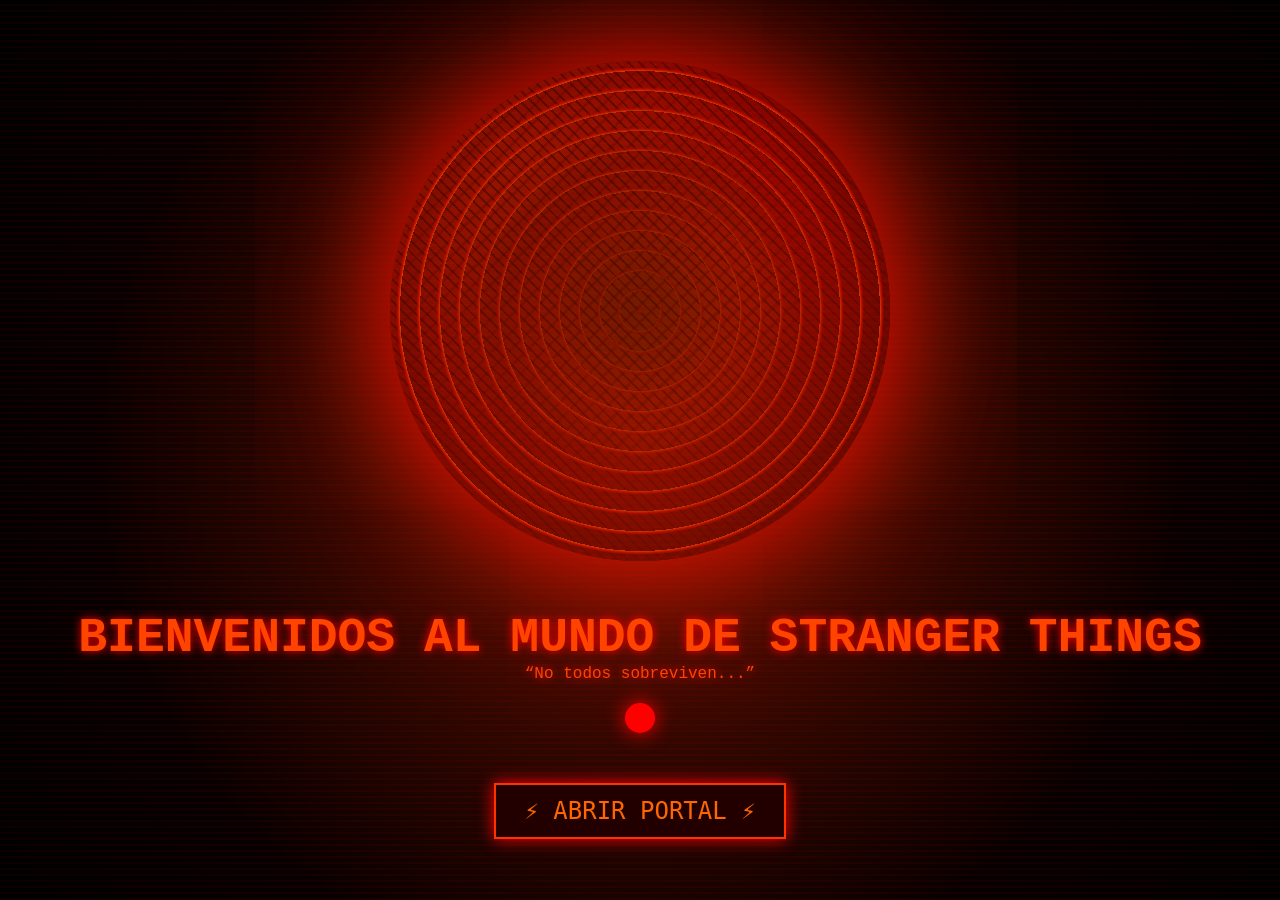
==== index.html @ 5576da9d "Update index.html" ====
<!DOCTYPE html>
<html lang="es">
<head>
    <meta charset="UTF-8">
    <meta name="viewport" content="width=device-width, initial-scale=1.0, user-scalable=no">
    <title>Stranger Things - Portal Madre | Bienvenidos al Upside Down</title>
    <link rel="stylesheet" href="styles.css">
</head>
<body>
    <div class="portal-container">
        <!-- Portal Madre (estilo carne realista) -->
        <div class="madre-portal" id="madrePortal">
            <div class="portal-core"></div>
            <div class="portal-venas"></div>
            <div class="portal-tejido"></div>
            <div class="portal-electricidad"></div>
            <div class="portal-smoke"></div>
        </div>

        <!-- Efecto de distorsión ambiental -->
        <div class="distortion-overlay"></div>
        
        <!-- Luces parpadeantes estilo Hawkins Lab -->
        <div class="flicker-lights"></div>

        <!-- Texto debajo del portal (SOLO cambia el texto, NO se borra nada) -->
        <div class="portal-text">
            <h1 class="glitch" data-text="BIENVENIDOS AL MUNDO DE STRANGER THINGS">BIENVENIDOS AL MUNDO DE STRANGER THINGS</h1>
            <p>“No todos sobreviven...”</p>
            <div class="heartbeat"></div>
        </div>

        <!-- Botón de interacción para abrir/cerrar el portal -->
        <button class="portal-trigger" id="portalTrigger">⚡ ABRIR PORTAL ⚡</button>
    </div>

    <script src="script.js"></script>
</body>
</html>
---- styles.css ----
* {
    margin: 0;
    padding: 0;
    box-sizing: border-box;
}

body {
    background: #0a0a0a;
    min-height: 100vh;
    display: flex;
    justify-content: center;
    align-items: center;
    font-family: 'Courier New', monospace;
    overflow: hidden;
    position: relative;
}

.portal-container {
    position: relative;
    width: 100vw;
    height: 100vh;
    display: flex;
    flex-direction: column;
    justify-content: center;
    align-items: center;
    background: radial-gradient(circle at center, #1a0000 0%, #000000 100%);
}

/* PORTAL MADRE (ESTILO CARNE REALISTA) */
.madre-portal {
    position: relative;
    width: 500px;
    height: 500px;
    border-radius: 50%;
    background: radial-gradient(circle at 30% 30%, 
                #ff3300, 
                #cc0000, 
                #4a0000);
    box-shadow: 
        0 0 100px rgba(255, 0, 0, 0.8),
        0 0 200px rgba(255, 50, 0, 0.6),
        inset 0 0 50px rgba(0,0,0,0.5);
    animation: palpitar 2s ease-in-out infinite;
    overflow: hidden;
    cursor: pointer;
    transition: all 0.3s;
}

/* Núcleo interno */
.portal-core {
    position: absolute;
    top: 20%;
    left: 20%;
    width: 60%;
    height: 60%;
    border-radius: 50%;
    background: radial-gradient(circle, 
                #ff6600, 
                #ff2200, 
                #660000);
    filter: blur(15px);
    animation: girarNucleo 8s linear infinite;
}

/* Venas realistas */
.portal-venas {
    position: absolute;
    top: 0;
    left: 0;
    width: 100%;
    height: 100%;
    background-image: 
        repeating-linear-gradient(45deg, 
            rgba(80, 0, 0, 0.6) 0px, 
            rgba(80, 0, 0, 0.6) 2px,
            transparent 2px,
            transparent 8px),
        repeating-linear-gradient(135deg,
            rgba(150, 0, 0, 0.4) 0px,
            rgba(150, 0, 0, 0.4) 3px,
            transparent 3px,
            transparent 12px);
    border-radius: 50%;
    animation: latirVenas 1.5s ease-in-out infinite;
}

/* Tejido muscular */
.portal-tejido {
    position: absolute;
    width: 100%;
    height: 100%;
    border-radius: 50%;
    background: radial-gradient(circle at 70% 40%,
                rgba(200, 30, 0, 0.3),
                rgba(80, 0, 0, 0.7));
    filter: blur(8px);
    mix-blend-mode: multiply;
}

/* Electricidad / Energía del Upside Down */
.portal-electricidad {
    position: absolute;
    width: 100%;
    height: 100%;
    border-radius: 50%;
    background: repeating-radial-gradient(circle at 50% 50%,
                rgba(255, 100, 0, 0.8) 0px,
                rgba(255, 0, 0, 0.6) 2px,
                transparent 4px,
                transparent 20px);
    animation: chispas 0.3s infinite;
}

/* Humo oscuro */
.portal-smoke {
    position: absolute;
    width: 120%;
    height: 120%;
    top: -10%;
    left: -10%;
    border-radius: 50%;
    background: radial-gradient(circle, 
                rgba(0,0,0,0.7) 0%,
                transparent 70%);
    filter: blur(20px);
    animation: flotarHumo 4s ease-in-out infinite;
}

/* Distorsión ambiental */
.distortion-overlay {
    position: fixed;
    top: 0;
    left: 0;
    width: 100%;
    height: 100%;
    background: repeating-linear-gradient(0deg,
                rgba(255,0,0,0.05) 0px,
                rgba(255,0,0,0.05) 2px,
                transparent 2px,
                transparent 6px);
    pointer-events: none;
    z-index: 10;
}

/* Luces parpadeantes */
.flicker-lights {
    position: fixed;
    top: 0;
    left: 0;
    width: 100%;
    height: 100%;
    background: radial-gradient(circle at var(--x, 50%) var(--y, 50%),
                rgba(255, 50, 0, 0.3) 0%,
                transparent 70%);
    pointer-events: none;
    z-index: 5;
    animation: flicker 0.15s infinite;
}

/* Texto estilizado */
.portal-text {
    text-align: center;
    margin-top: 50px;
    color: #ff4400;
    text-shadow: 0 0 10px red;
    z-index: 20;
}

.glitch {
    font-size: 3rem;
    font-weight: bold;
    position: relative;
    animation: glitch 1s infinite;
}

.heartbeat {
    width: 30px;
    height: 30px;
    background: red;
    margin: 20px auto;
    border-radius: 50%;
    animation: latido 1s infinite;
    box-shadow: 0 0 20px red;
}

button.portal-trigger {
    background: #220000;
    border: 2px solid #ff3300;
    color: #ff6600;
    font-family: monospace;
    font-size: 1.5rem;
    padding: 12px 28px;
    margin-top: 30px;
    cursor: pointer;
    z-index: 30;
    transition: 0.2s;
    box-shadow: 0 0 15px red;
}

button.portal-trigger:hover {
    background: #ff3300;
    color: black;
    box-shadow: 0 0 30px #ff6600;
    transform: scale(1.05);
}

/* ANIMACIONES */
@keyframes palpitar {
    0% { transform: scale(1); opacity: 0.9; }
    50% { transform: scale(1.05); opacity: 1; }
    100% { transform: scale(1); opacity: 0.9; }
}

@keyframes girarNucleo {
    0% { transform: rotate(0deg) scale(1); }
    50% { transform: rotate(180deg) scale(1.2); filter: blur(20px);}
    100% { transform: rotate(360deg) scale(1); }
}

@keyframes latirVenas {
    0%, 100% { opacity: 0.6; }
    50% { opacity: 1; }
}

@keyframes chispas {
    0% { opacity: 0.8; }
    100% { opacity: 1; }
}

@keyframes flotarHumo {
    0% { transform: scale(1) translate(0,0); opacity: 0.6; }
    50% { transform: scale(1.2) translate(10px,-10px); opacity: 0.9; }
    100% { transform: scale(1) translate(0,0); opacity: 0.6; }
}

@keyframes glitch {
    0% { text-shadow: -2px 0 red, 2px 0 blue; }
    50% { text-shadow: 2px 0 red, -2px 0 blue; }
    100% { text-shadow: -2px 0 red, 2px 0 blue; }
}

@keyframes latido {
    0%, 100% { transform: scale(1); opacity: 0.7; }
    50% { transform: scale(1.3); opacity: 1; background: #ff6600; }
}

@keyframes flicker {
    0% { opacity: 0.3; }
    100% { opacity: 0.8; }
}

/* Responsive */
@media (max-width: 600px) {
    .madre-portal {
        width: 280px;
        height: 280px;
    }
    .glitch {
        font-size: 1.8rem;
    }
    button.portal-trigger {
        font-size: 1rem;
        padding: 8px 18px;
    }
}
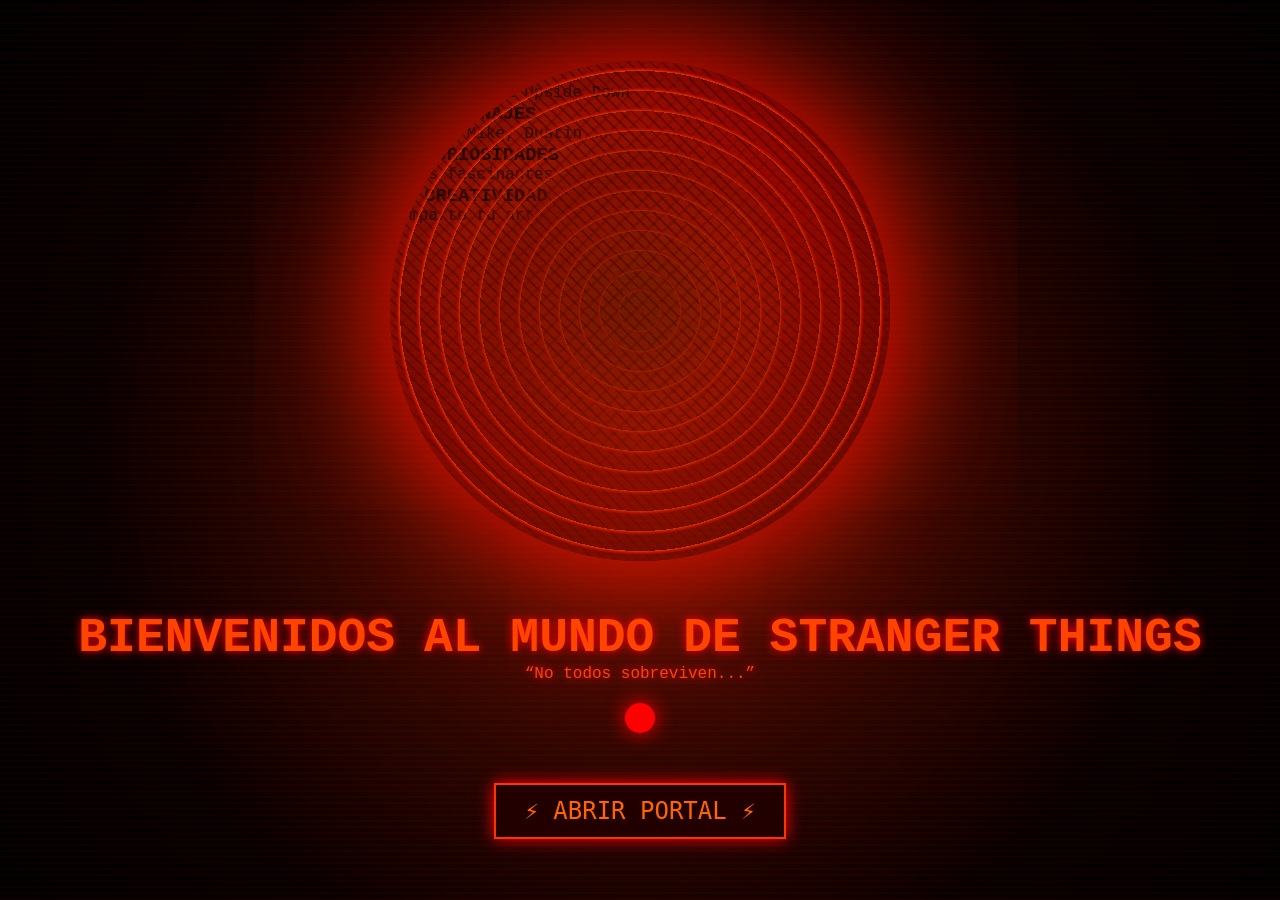
==== commit ff8992f9: "Update index.html" ====
--- a/index.html
+++ b/index.html
@@ -3,35 +3,86 @@
 <head>
     <meta charset="UTF-8">
     <meta name="viewport" content="width=device-width, initial-scale=1.0, user-scalable=no">
-    <title>Stranger Things - Portal Madre | Bienvenidos al Upside Down</title>
+    <title>Stranger Things - Portal Madre | Upside Down</title>
     <link rel="stylesheet" href="styles.css">
 </head>
 <body>
     <div class="portal-container">
-        <!-- Portal Madre (estilo carne realista) -->
+        <!-- Portal Madre -->
         <div class="madre-portal" id="madrePortal">
             <div class="portal-core"></div>
             <div class="portal-venas"></div>
             <div class="portal-tejido"></div>
             <div class="portal-electricidad"></div>
             <div class="portal-smoke"></div>
+            
+            <!-- SECCIONES DENTRO DEL PORTAL (se muestran al abrir) -->
+            <div class="portal-sections" id="portalSections">
+                <div class="section-card" data-section="inicio">
+                    <h3>👻 INICIO</h3>
+                    <p>Bienvenido al Upside Down</p>
+                </div>
+                <div class="section-card" data-section="personajes">
+                    <h3>👥 PERSONAJES</h3>
+                    <p>Eleven, Mike, Dustin...</p>
+                </div>
+                <div class="section-card" data-section="curiosidades">
+                    <h3>📚 CURIOSIDADES</h3>
+                    <p>Datos fascinantes</p>
+                </div>
+                <div class="section-card" data-section="creatividad">
+                    <h3>🎨 CREATIVIDAD</h3>
+                    <p>Comparte tu arte</p>
+                </div>
+            </div>
         </div>
 
-        <!-- Efecto de distorsión ambiental -->
         <div class="distortion-overlay"></div>
-        
-        <!-- Luces parpadeantes estilo Hawkins Lab -->
         <div class="flicker-lights"></div>
 
-        <!-- Texto debajo del portal (SOLO cambia el texto, NO se borra nada) -->
+        <!-- Texto debajo del portal -->
         <div class="portal-text">
-            <h1 class="glitch" data-text="BIENVENIDOS AL MUNDO DE STRANGER THINGS">BIENVENIDOS AL MUNDO DE STRANGER THINGS</h1>
+            <h1 class="glitch">BIENVENIDOS AL MUNDO DE STRANGER THINGS</h1>
             <p>“No todos sobreviven...”</p>
             <div class="heartbeat"></div>
         </div>
 
-        <!-- Botón de interacción para abrir/cerrar el portal -->
         <button class="portal-trigger" id="portalTrigger">⚡ ABRIR PORTAL ⚡</button>
+    </div>
+
+    <!-- CONTENEDORES DE CADA SECCIÓN (se muestran al hacer clic en las tarjetas) -->
+    <div id="seccionesContainer" style="display: none;">
+        <div id="inicio" class="seccion">
+            <h2>👻 INICIO</h2>
+            <p>Bienvenido al Upside Down. Un lugar oscuro lleno de peligros y misterios...</p>
+        </div>
+        <div id="personajes" class="seccion">
+            <h2>👥 PERSONAJES</h2>
+            <div class="personajes-grid">
+                <div class="personaje">Eleven - La telequinética</div>
+                <div class="personaje">Mike - El líder</div>
+                <div class="personaje">Dustin - El cerebrito</div>
+                <div class="personaje">Lucas - El estratega</div>
+                <div class="personaje">Will - El superviviente</div>
+                <div class="personaje">Max - La patinadora</div>
+            </div>
+        </div>
+        <div id="curiosidades" class="seccion">
+            <h2>📚 CURIOSIDADES</h2>
+            <ul>
+                <li>La serie iba a llamarse "Montauk"</li>
+                <li>Los hermanos Duffer se inspiraron en los 80</li>
+                <li>El Demogorgon fue hecho sin CGI</li>
+            </ul>
+        </div>
+        <div id="creatividad" class="seccion">
+            <h2>🎨 CREATIVIDAD</h2>
+            <form id="formCreativo">
+                <input type="text" placeholder="Tu nombre" required>
+                <textarea placeholder="Comparte tu arte, historia o teoría..."></textarea>
+                <button type="submit">Enviar al Upside Down</button>
+            </form>
+        </div>
     </div>
 
     <script src="script.js"></script>
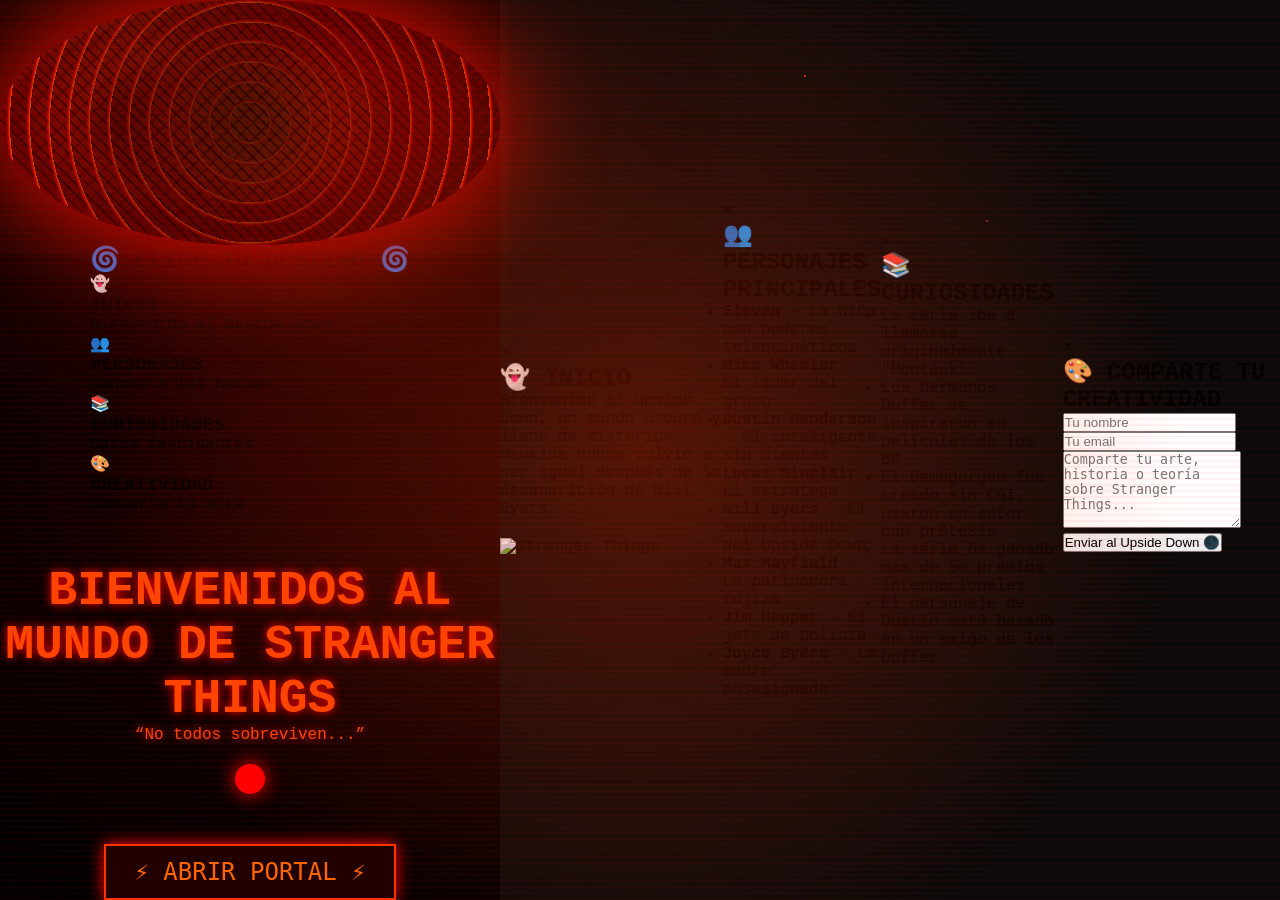
==== commit f8188d44: "Refactor HTML structure and update content" ====
--- a/index.html
+++ b/index.html
@@ -15,23 +15,30 @@
             <div class="portal-tejido"></div>
             <div class="portal-electricidad"></div>
             <div class="portal-smoke"></div>
-            
-            <!-- SECCIONES DENTRO DEL PORTAL (se muestran al abrir) -->
-            <div class="portal-sections" id="portalSections">
+        </div>
+
+        <!-- SECCIONES (fuera del portal, se muestran al abrir) -->
+        <div class="sections-panel" id="sectionsPanel">
+            <h2 class="sections-title">🌀 ELIGE TU DESTINO 🌀</h2>
+            <div class="sections-grid">
                 <div class="section-card" data-section="inicio">
-                    <h3>👻 INICIO</h3>
+                    <div class="card-icon">👻</div>
+                    <h3>INICIO</h3>
                     <p>Bienvenido al Upside Down</p>
                 </div>
                 <div class="section-card" data-section="personajes">
-                    <h3>👥 PERSONAJES</h3>
-                    <p>Eleven, Mike, Dustin...</p>
+                    <div class="card-icon">👥</div>
+                    <h3>PERSONAJES</h3>
+                    <p>Conoce a los héroes</p>
                 </div>
                 <div class="section-card" data-section="curiosidades">
-                    <h3>📚 CURIOSIDADES</h3>
+                    <div class="card-icon">📚</div>
+                    <h3>CURIOSIDADES</h3>
                     <p>Datos fascinantes</p>
                 </div>
                 <div class="section-card" data-section="creatividad">
-                    <h3>🎨 CREATIVIDAD</h3>
+                    <div class="card-icon">🎨</div>
+                    <h3>CREATIVIDAD</h3>
                     <p>Comparte tu arte</p>
                 </div>
             </div>
@@ -50,38 +57,59 @@
         <button class="portal-trigger" id="portalTrigger">⚡ ABRIR PORTAL ⚡</button>
     </div>
 
-    <!-- CONTENEDORES DE CADA SECCIÓN (se muestran al hacer clic en las tarjetas) -->
-    <div id="seccionesContainer" style="display: none;">
-        <div id="inicio" class="seccion">
+    <!-- MODALES DE CADA SECCIÓN -->
+    <div id="modalInicio" class="modal">
+        <div class="modal-content">
+            <span class="close-modal">&times;</span>
             <h2>👻 INICIO</h2>
-            <p>Bienvenido al Upside Down. Un lugar oscuro lleno de peligros y misterios...</p>
+            <p>Bienvenido al Upside Down, un mundo oscuro y lleno de misterios.</p>
+            <p>Hawkins nunca volvió a ser igual después de la desaparición de Will Byers...</p>
+            <img src="https://via.placeholder.com/400x200?text=Stranger+Things" alt="Stranger Things" style="width:100%; margin-top:20px;">
         </div>
-        <div id="personajes" class="seccion">
-            <h2>👥 PERSONAJES</h2>
-            <div class="personajes-grid">
-                <div class="personaje">Eleven - La telequinética</div>
-                <div class="personaje">Mike - El líder</div>
-                <div class="personaje">Dustin - El cerebrito</div>
-                <div class="personaje">Lucas - El estratega</div>
-                <div class="personaje">Will - El superviviente</div>
-                <div class="personaje">Max - La patinadora</div>
-            </div>
+    </div>
+
+    <div id="modalPersonajes" class="modal">
+        <div class="modal-content">
+            <span class="close-modal">&times;</span>
+            <h2>👥 PERSONAJES PRINCIPALES</h2>
+            <ul>
+                <li><strong>Eleven</strong> - La niña con poderes telequinéticos</li>
+                <li><strong>Mike Wheeler</strong> - El líder del grupo</li>
+                <li><strong>Dustin Henderson</strong> - El inteligente sin dientes</li>
+                <li><strong>Lucas Sinclair</strong> - El estratega</li>
+                <li><strong>Will Byers</strong> - El superviviente del Upside Down</li>
+                <li><strong>Max Mayfield</strong> - La patinadora rojiza</li>
+                <li><strong>Jim Hopper</strong> - El jefe de policía</li>
+                <li><strong>Joyce Byers</strong> - La madre obsesionada</li>
+            </ul>
         </div>
-        <div id="curiosidades" class="seccion">
+    </div>
+
+    <div id="modalCuriosidades" class="modal">
+        <div class="modal-content">
+            <span class="close-modal">&times;</span>
             <h2>📚 CURIOSIDADES</h2>
             <ul>
-                <li>La serie iba a llamarse "Montauk"</li>
-                <li>Los hermanos Duffer se inspiraron en los 80</li>
-                <li>El Demogorgon fue hecho sin CGI</li>
+                <li>La serie iba a llamarse originalmente "Montauk"</li>
+                <li>Los hermanos Duffer se inspiraron en películas de los 80</li>
+                <li>El Demogorgon fue creado sin CGI, usaron un actor con prótesis</li>
+                <li>La serie ha ganado más de 50 premios internacionales</li>
+                <li>El personaje de Dustin está basado en un amigo de los Duffer</li>
             </ul>
         </div>
-        <div id="creatividad" class="seccion">
-            <h2>🎨 CREATIVIDAD</h2>
+    </div>
+
+    <div id="modalCreatividad" class="modal">
+        <div class="modal-content">
+            <span class="close-modal">&times;</span>
+            <h2>🎨 COMPARTE TU CREATIVIDAD</h2>
             <form id="formCreativo">
                 <input type="text" placeholder="Tu nombre" required>
-                <textarea placeholder="Comparte tu arte, historia o teoría..."></textarea>
-                <button type="submit">Enviar al Upside Down</button>
+                <input type="email" placeholder="Tu email">
+                <textarea placeholder="Comparte tu arte, historia o teoría sobre Stranger Things..." rows="5"></textarea>
+                <button type="submit">Enviar al Upside Down 🌑</button>
             </form>
+            <p id="formMensaje" style="color: #ff6600; margin-top: 10px;"></p>
         </div>
     </div>
 
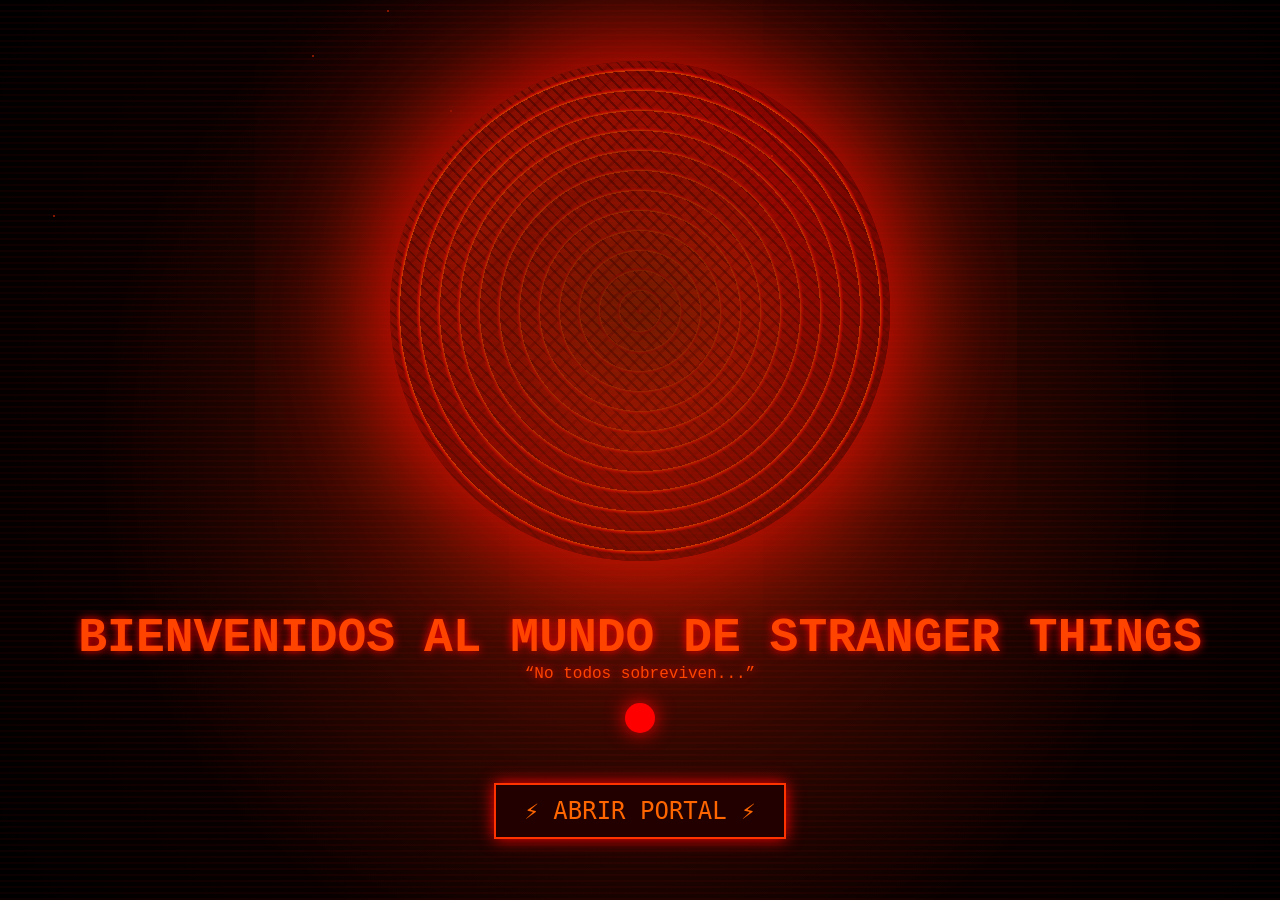
==== commit 98e82ad0: "Update title and comment in index.html" ====
--- a/index.html
+++ b/index.html
@@ -3,12 +3,12 @@
 <head>
     <meta charset="UTF-8">
     <meta name="viewport" content="width=device-width, initial-scale=1.0, user-scalable=no">
-    <title>Stranger Things - Portal Madre | Upside Down</title>
+    <title>Stranger Things - Portal Madre | Bienvenidos al Upside Down</title>
     <link rel="stylesheet" href="styles.css">
 </head>
 <body>
     <div class="portal-container">
-        <!-- Portal Madre -->
+        <!-- Portal Madre (estilo carne realista) -->
         <div class="madre-portal" id="madrePortal">
             <div class="portal-core"></div>
             <div class="portal-venas"></div>
@@ -17,100 +17,21 @@
             <div class="portal-smoke"></div>
         </div>
 
-        <!-- SECCIONES (fuera del portal, se muestran al abrir) -->
-        <div class="sections-panel" id="sectionsPanel">
-            <h2 class="sections-title">🌀 ELIGE TU DESTINO 🌀</h2>
-            <div class="sections-grid">
-                <div class="section-card" data-section="inicio">
-                    <div class="card-icon">👻</div>
-                    <h3>INICIO</h3>
-                    <p>Bienvenido al Upside Down</p>
-                </div>
-                <div class="section-card" data-section="personajes">
-                    <div class="card-icon">👥</div>
-                    <h3>PERSONAJES</h3>
-                    <p>Conoce a los héroes</p>
-                </div>
-                <div class="section-card" data-section="curiosidades">
-                    <div class="card-icon">📚</div>
-                    <h3>CURIOSIDADES</h3>
-                    <p>Datos fascinantes</p>
-                </div>
-                <div class="section-card" data-section="creatividad">
-                    <div class="card-icon">🎨</div>
-                    <h3>CREATIVIDAD</h3>
-                    <p>Comparte tu arte</p>
-                </div>
-            </div>
-        </div>
-
+        <!-- Efecto de distorsión ambiental -->
         <div class="distortion-overlay"></div>
+        
+        <!-- Luces parpadeantes estilo Hawkins Lab -->
         <div class="flicker-lights"></div>
 
-        <!-- Texto debajo del portal -->
+        <!-- Texto debajo del portal (modificado) -->
         <div class="portal-text">
-            <h1 class="glitch">BIENVENIDOS AL MUNDO DE STRANGER THINGS</h1>
+            <h1 class="glitch" data-text="BIENVENIDOS AL MUNDO DE STRANGER THINGS">BIENVENIDOS AL MUNDO DE STRANGER THINGS</h1>
             <p>“No todos sobreviven...”</p>
             <div class="heartbeat"></div>
         </div>
 
+        <!-- Botón de interacción para abrir/cerrar el portal -->
         <button class="portal-trigger" id="portalTrigger">⚡ ABRIR PORTAL ⚡</button>
-    </div>
-
-    <!-- MODALES DE CADA SECCIÓN -->
-    <div id="modalInicio" class="modal">
-        <div class="modal-content">
-            <span class="close-modal">&times;</span>
-            <h2>👻 INICIO</h2>
-            <p>Bienvenido al Upside Down, un mundo oscuro y lleno de misterios.</p>
-            <p>Hawkins nunca volvió a ser igual después de la desaparición de Will Byers...</p>
-            <img src="https://via.placeholder.com/400x200?text=Stranger+Things" alt="Stranger Things" style="width:100%; margin-top:20px;">
-        </div>
-    </div>
-
-    <div id="modalPersonajes" class="modal">
-        <div class="modal-content">
-            <span class="close-modal">&times;</span>
-            <h2>👥 PERSONAJES PRINCIPALES</h2>
-            <ul>
-                <li><strong>Eleven</strong> - La niña con poderes telequinéticos</li>
-                <li><strong>Mike Wheeler</strong> - El líder del grupo</li>
-                <li><strong>Dustin Henderson</strong> - El inteligente sin dientes</li>
-                <li><strong>Lucas Sinclair</strong> - El estratega</li>
-                <li><strong>Will Byers</strong> - El superviviente del Upside Down</li>
-                <li><strong>Max Mayfield</strong> - La patinadora rojiza</li>
-                <li><strong>Jim Hopper</strong> - El jefe de policía</li>
-                <li><strong>Joyce Byers</strong> - La madre obsesionada</li>
-            </ul>
-        </div>
-    </div>
-
-    <div id="modalCuriosidades" class="modal">
-        <div class="modal-content">
-            <span class="close-modal">&times;</span>
-            <h2>📚 CURIOSIDADES</h2>
-            <ul>
-                <li>La serie iba a llamarse originalmente "Montauk"</li>
-                <li>Los hermanos Duffer se inspiraron en películas de los 80</li>
-                <li>El Demogorgon fue creado sin CGI, usaron un actor con prótesis</li>
-                <li>La serie ha ganado más de 50 premios internacionales</li>
-                <li>El personaje de Dustin está basado en un amigo de los Duffer</li>
-            </ul>
-        </div>
-    </div>
-
-    <div id="modalCreatividad" class="modal">
-        <div class="modal-content">
-            <span class="close-modal">&times;</span>
-            <h2>🎨 COMPARTE TU CREATIVIDAD</h2>
-            <form id="formCreativo">
-                <input type="text" placeholder="Tu nombre" required>
-                <input type="email" placeholder="Tu email">
-                <textarea placeholder="Comparte tu arte, historia o teoría sobre Stranger Things..." rows="5"></textarea>
-                <button type="submit">Enviar al Upside Down 🌑</button>
-            </form>
-            <p id="formMensaje" style="color: #ff6600; margin-top: 10px;"></p>
-        </div>
     </div>
 
     <script src="script.js"></script>
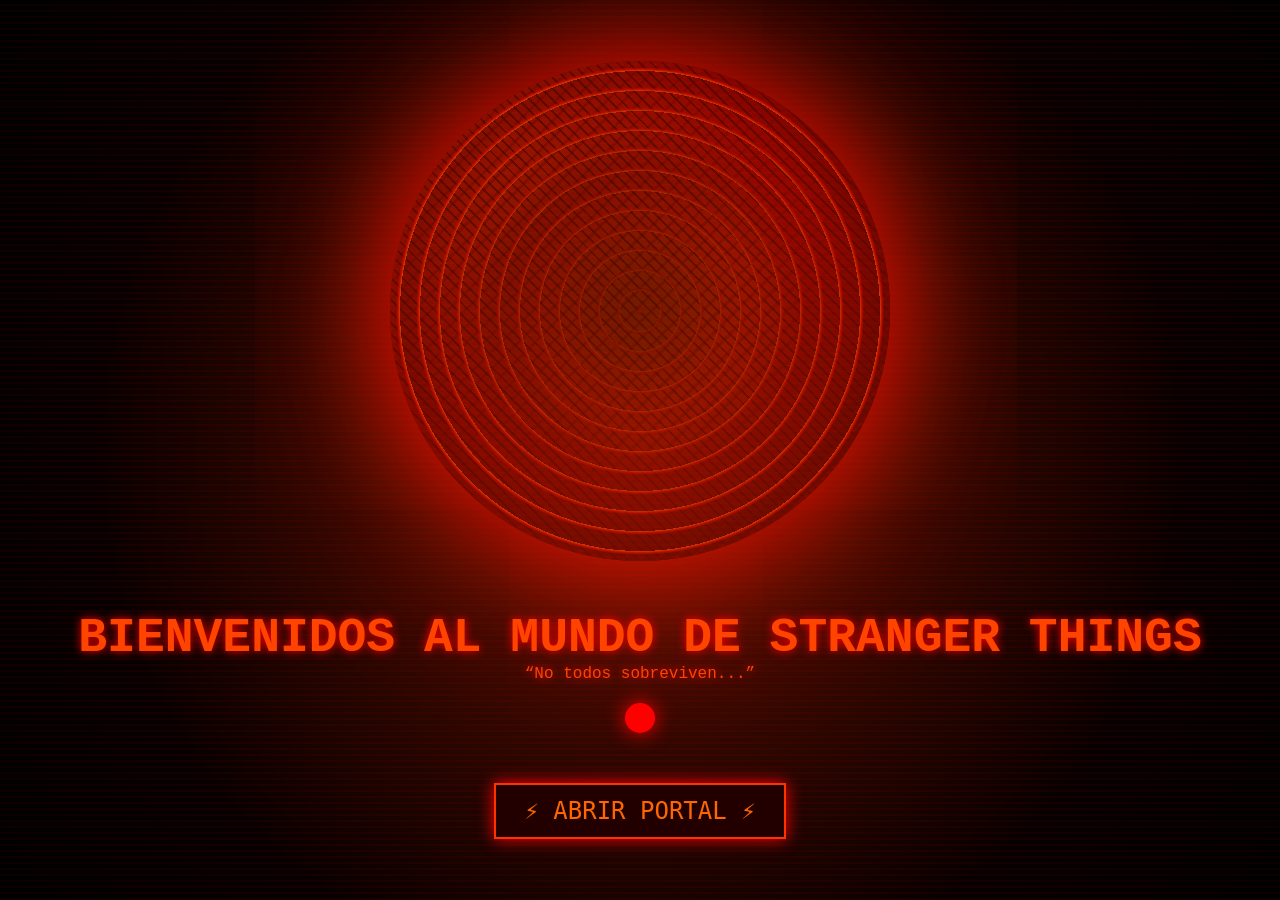
==== commit 841d3156: "Update index.html" ====
--- a/index.html
+++ b/index.html
@@ -3,7 +3,7 @@
 <head>
     <meta charset="UTF-8">
     <meta name="viewport" content="width=device-width, initial-scale=1.0, user-scalable=no">
-    <title>Stranger Things - Portal Madre | Bienvenidos al Upside Down</title>
+    <title>Stranger Things - Portal Madre | Upside Down</title>
     <link rel="stylesheet" href="styles.css">
 </head>
 <body>
@@ -23,7 +23,7 @@
         <!-- Luces parpadeantes estilo Hawkins Lab -->
         <div class="flicker-lights"></div>
 
-        <!-- Texto debajo del portal (modificado) -->
+        <!-- Texto debajo del portal -->
         <div class="portal-text">
             <h1 class="glitch" data-text="BIENVENIDOS AL MUNDO DE STRANGER THINGS">BIENVENIDOS AL MUNDO DE STRANGER THINGS</h1>
             <p>“No todos sobreviven...”</p>
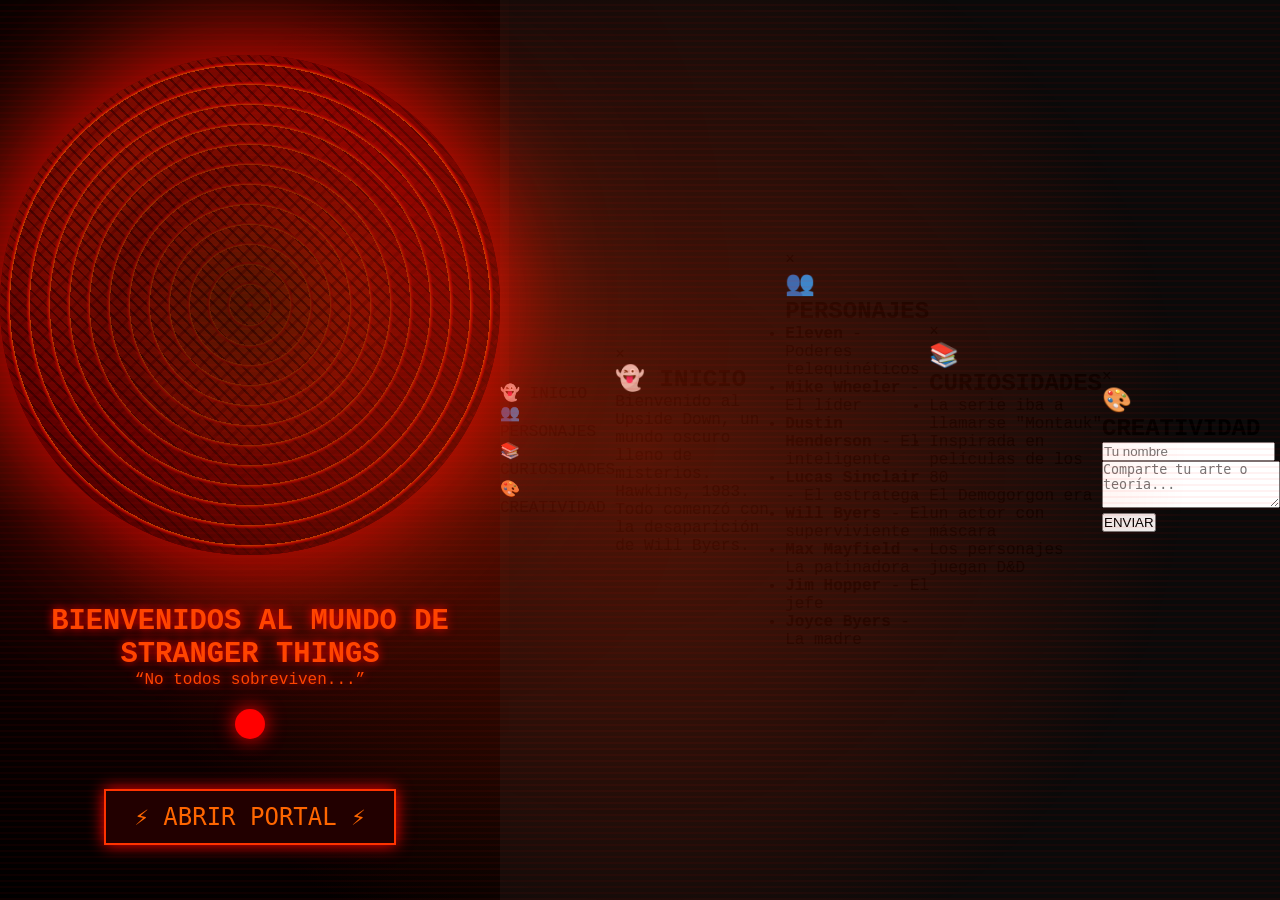
==== commit ab70b357: "Update index.html" ====
--- a/index.html
+++ b/index.html
@@ -8,7 +8,7 @@
 </head>
 <body>
     <div class="portal-container">
-        <!-- Portal Madre (estilo carne realista) -->
+        <!-- Portal Madre -->
         <div class="madre-portal" id="madrePortal">
             <div class="portal-core"></div>
             <div class="portal-venas"></div>
@@ -17,21 +17,93 @@
             <div class="portal-smoke"></div>
         </div>
 
-        <!-- Efecto de distorsión ambiental -->
+        <!-- Efecto de distorsión -->
         <div class="distortion-overlay"></div>
         
-        <!-- Luces parpadeantes estilo Hawkins Lab -->
+        <!-- Luces parpadeantes -->
         <div class="flicker-lights"></div>
 
         <!-- Texto debajo del portal -->
         <div class="portal-text">
-            <h1 class="glitch" data-text="BIENVENIDOS AL MUNDO DE STRANGER THINGS">BIENVENIDOS AL MUNDO DE STRANGER THINGS</h1>
+            <h1 class="glitch">BIENVENIDOS AL MUNDO DE STRANGER THINGS</h1>
             <p>“No todos sobreviven...”</p>
             <div class="heartbeat"></div>
         </div>
 
-        <!-- Botón de interacción para abrir/cerrar el portal -->
+        <!-- Botón -->
         <button class="portal-trigger" id="portalTrigger">⚡ ABRIR PORTAL ⚡</button>
+    </div>
+
+    <!-- TARJETAS FLOTANTES (se muestran al abrir portal) -->
+    <div class="tarjetas-overlay" id="tarjetasOverlay">
+        <div class="tarjeta" onclick="mostrarModal('inicio')">
+            <span class="tarjeta-icono">👻</span>
+            <span class="tarjeta-texto">INICIO</span>
+        </div>
+        <div class="tarjeta" onclick="mostrarModal('personajes')">
+            <span class="tarjeta-icono">👥</span>
+            <span class="tarjeta-texto">PERSONAJES</span>
+        </div>
+        <div class="tarjeta" onclick="mostrarModal('curiosidades')">
+            <span class="tarjeta-icono">📚</span>
+            <span class="tarjeta-texto">CURIOSIDADES</span>
+        </div>
+        <div class="tarjeta" onclick="mostrarModal('creatividad')">
+            <span class="tarjeta-icono">🎨</span>
+            <span class="tarjeta-texto">CREATIVIDAD</span>
+        </div>
+    </div>
+
+    <!-- MODALES -->
+    <div id="modalInicio" class="modal">
+        <div class="modal-box">
+            <span class="cerrar" onclick="cerrarModal('modalInicio')">&times;</span>
+            <h2>👻 INICIO</h2>
+            <p>Bienvenido al Upside Down, un mundo oscuro lleno de misterios.</p>
+            <p>Hawkins, 1983. Todo comenzó con la desaparición de Will Byers.</p>
+        </div>
+    </div>
+
+    <div id="modalPersonajes" class="modal">
+        <div class="modal-box">
+            <span class="cerrar" onclick="cerrarModal('modalPersonajes')">&times;</span>
+            <h2>👥 PERSONAJES</h2>
+            <ul>
+                <li><strong>Eleven</strong> - Poderes telequinéticos</li>
+                <li><strong>Mike Wheeler</strong> - El líder</li>
+                <li><strong>Dustin Henderson</strong> - El inteligente</li>
+                <li><strong>Lucas Sinclair</strong> - El estratega</li>
+                <li><strong>Will Byers</strong> - El superviviente</li>
+                <li><strong>Max Mayfield</strong> - La patinadora</li>
+                <li><strong>Jim Hopper</strong> - El jefe</li>
+                <li><strong>Joyce Byers</strong> - La madre</li>
+            </ul>
+        </div>
+    </div>
+
+    <div id="modalCuriosidades" class="modal">
+        <div class="modal-box">
+            <span class="cerrar" onclick="cerrarModal('modalCuriosidades')">&times;</span>
+            <h2>📚 CURIOSIDADES</h2>
+            <ul>
+                <li>La serie iba a llamarse "Montauk"</li>
+                <li>Inspirada en películas de los 80</li>
+                <li>El Demogorgon era un actor con máscara</li>
+                <li>Los personajes juegan D&D</li>
+            </ul>
+        </div>
+    </div>
+
+    <div id="modalCreatividad" class="modal">
+        <div class="modal-box">
+            <span class="cerrar" onclick="cerrarModal('modalCreatividad')">&times;</span>
+            <h2>🎨 CREATIVIDAD</h2>
+            <form onsubmit="enviarFormulario(event)">
+                <input type="text" placeholder="Tu nombre" id="nombre" required>
+                <textarea placeholder="Comparte tu arte o teoría..." id="mensaje" rows="3"></textarea>
+                <button type="submit">ENVIAR</button>
+            </form>
+        </div>
     </div>
 
     <script src="script.js"></script>
--- a/styles.css
+++ b/styles.css
@@ -167,10 +167,12 @@
 }
 
 .glitch {
-    font-size: 3rem;
+    font-size: 1.8rem;
     font-weight: bold;
     position: relative;
     animation: glitch 1s infinite;
+    text-align: center;
+    padding: 0 20px;
 }
 
 .heartbeat {
@@ -256,7 +258,7 @@
         height: 280px;
     }
     .glitch {
-        font-size: 1.8rem;
+        font-size: 1rem;
     }
     button.portal-trigger {
         font-size: 1rem;
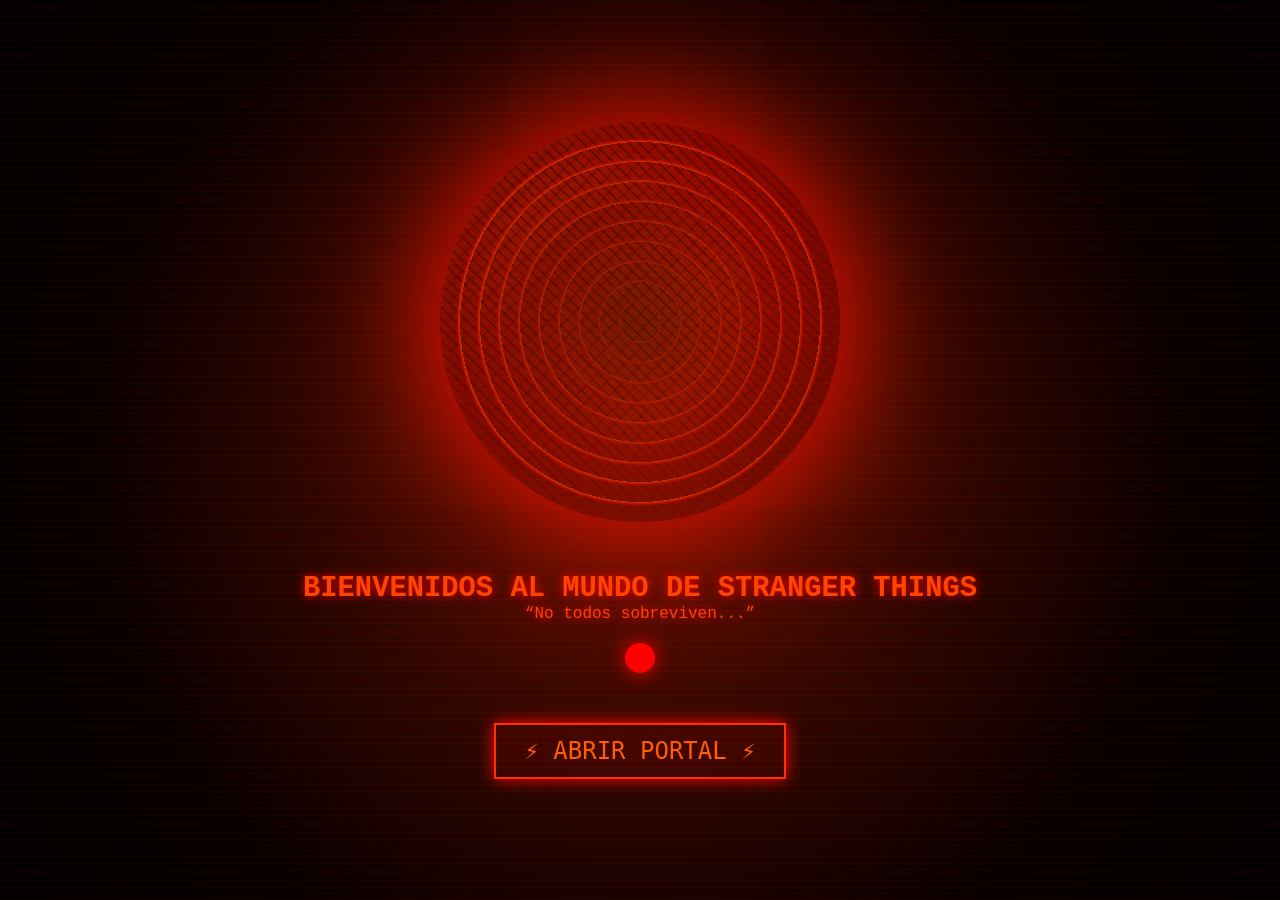
==== commit a99d30a8: "Update index.html" ====
--- a/index.html
+++ b/index.html
@@ -3,7 +3,7 @@
 <head>
     <meta charset="UTF-8">
     <meta name="viewport" content="width=device-width, initial-scale=1.0, user-scalable=no">
-    <title>Stranger Things - Portal Madre | Upside Down</title>
+    <title>Stranger Things - Portal Madre</title>
     <link rel="stylesheet" href="styles.css">
 </head>
 <body>
@@ -17,93 +17,16 @@
             <div class="portal-smoke"></div>
         </div>
 
-        <!-- Efecto de distorsión -->
         <div class="distortion-overlay"></div>
-        
-        <!-- Luces parpadeantes -->
         <div class="flicker-lights"></div>
 
-        <!-- Texto debajo del portal -->
         <div class="portal-text">
             <h1 class="glitch">BIENVENIDOS AL MUNDO DE STRANGER THINGS</h1>
             <p>“No todos sobreviven...”</p>
             <div class="heartbeat"></div>
         </div>
 
-        <!-- Botón -->
-        <button class="portal-trigger" id="portalTrigger">⚡ ABRIR PORTAL ⚡</button>
-    </div>
-
-    <!-- TARJETAS FLOTANTES (se muestran al abrir portal) -->
-    <div class="tarjetas-overlay" id="tarjetasOverlay">
-        <div class="tarjeta" onclick="mostrarModal('inicio')">
-            <span class="tarjeta-icono">👻</span>
-            <span class="tarjeta-texto">INICIO</span>
-        </div>
-        <div class="tarjeta" onclick="mostrarModal('personajes')">
-            <span class="tarjeta-icono">👥</span>
-            <span class="tarjeta-texto">PERSONAJES</span>
-        </div>
-        <div class="tarjeta" onclick="mostrarModal('curiosidades')">
-            <span class="tarjeta-icono">📚</span>
-            <span class="tarjeta-texto">CURIOSIDADES</span>
-        </div>
-        <div class="tarjeta" onclick="mostrarModal('creatividad')">
-            <span class="tarjeta-icono">🎨</span>
-            <span class="tarjeta-texto">CREATIVIDAD</span>
-        </div>
-    </div>
-
-    <!-- MODALES -->
-    <div id="modalInicio" class="modal">
-        <div class="modal-box">
-            <span class="cerrar" onclick="cerrarModal('modalInicio')">&times;</span>
-            <h2>👻 INICIO</h2>
-            <p>Bienvenido al Upside Down, un mundo oscuro lleno de misterios.</p>
-            <p>Hawkins, 1983. Todo comenzó con la desaparición de Will Byers.</p>
-        </div>
-    </div>
-
-    <div id="modalPersonajes" class="modal">
-        <div class="modal-box">
-            <span class="cerrar" onclick="cerrarModal('modalPersonajes')">&times;</span>
-            <h2>👥 PERSONAJES</h2>
-            <ul>
-                <li><strong>Eleven</strong> - Poderes telequinéticos</li>
-                <li><strong>Mike Wheeler</strong> - El líder</li>
-                <li><strong>Dustin Henderson</strong> - El inteligente</li>
-                <li><strong>Lucas Sinclair</strong> - El estratega</li>
-                <li><strong>Will Byers</strong> - El superviviente</li>
-                <li><strong>Max Mayfield</strong> - La patinadora</li>
-                <li><strong>Jim Hopper</strong> - El jefe</li>
-                <li><strong>Joyce Byers</strong> - La madre</li>
-            </ul>
-        </div>
-    </div>
-
-    <div id="modalCuriosidades" class="modal">
-        <div class="modal-box">
-            <span class="cerrar" onclick="cerrarModal('modalCuriosidades')">&times;</span>
-            <h2>📚 CURIOSIDADES</h2>
-            <ul>
-                <li>La serie iba a llamarse "Montauk"</li>
-                <li>Inspirada en películas de los 80</li>
-                <li>El Demogorgon era un actor con máscara</li>
-                <li>Los personajes juegan D&D</li>
-            </ul>
-        </div>
-    </div>
-
-    <div id="modalCreatividad" class="modal">
-        <div class="modal-box">
-            <span class="cerrar" onclick="cerrarModal('modalCreatividad')">&times;</span>
-            <h2>🎨 CREATIVIDAD</h2>
-            <form onsubmit="enviarFormulario(event)">
-                <input type="text" placeholder="Tu nombre" id="nombre" required>
-                <textarea placeholder="Comparte tu arte o teoría..." id="mensaje" rows="3"></textarea>
-                <button type="submit">ENVIAR</button>
-            </form>
-        </div>
+        <button class="portal-trigger" id="abrirPortalBtn">⚡ ABRIR PORTAL ⚡</button>
     </div>
 
     <script src="script.js"></script>
--- a/styles.css
+++ b/styles.css
@@ -7,46 +7,36 @@
 body {
     background: #0a0a0a;
     min-height: 100vh;
-    display: flex;
-    justify-content: center;
-    align-items: center;
     font-family: 'Courier New', monospace;
-    overflow: hidden;
-    position: relative;
+    overflow-x: hidden;
 }
 
 .portal-container {
     position: relative;
     width: 100vw;
-    height: 100vh;
+    min-height: 100vh;
     display: flex;
     flex-direction: column;
     justify-content: center;
     align-items: center;
     background: radial-gradient(circle at center, #1a0000 0%, #000000 100%);
-}
-
-/* PORTAL MADRE (ESTILO CARNE REALISTA) */
+    padding: 40px 20px;
+}
+
+/* PORTAL */
 .madre-portal {
     position: relative;
-    width: 500px;
-    height: 500px;
-    border-radius: 50%;
-    background: radial-gradient(circle at 30% 30%, 
-                #ff3300, 
-                #cc0000, 
-                #4a0000);
-    box-shadow: 
-        0 0 100px rgba(255, 0, 0, 0.8),
-        0 0 200px rgba(255, 50, 0, 0.6),
-        inset 0 0 50px rgba(0,0,0,0.5);
+    width: 400px;
+    height: 400px;
+    border-radius: 50%;
+    background: radial-gradient(circle at 30% 30%, #ff3300, #cc0000, #4a0000);
+    box-shadow: 0 0 100px rgba(255, 0, 0, 0.8), 0 0 200px rgba(255, 50, 0, 0.6), inset 0 0 50px rgba(0,0,0,0.5);
     animation: palpitar 2s ease-in-out infinite;
     overflow: hidden;
     cursor: pointer;
     transition: all 0.3s;
 }
 
-/* Núcleo interno */
 .portal-core {
     position: absolute;
     top: 20%;
@@ -54,64 +44,41 @@
     width: 60%;
     height: 60%;
     border-radius: 50%;
-    background: radial-gradient(circle, 
-                #ff6600, 
-                #ff2200, 
-                #660000);
+    background: radial-gradient(circle, #ff6600, #ff2200, #660000);
     filter: blur(15px);
     animation: girarNucleo 8s linear infinite;
 }
 
-/* Venas realistas */
 .portal-venas {
     position: absolute;
     top: 0;
     left: 0;
     width: 100%;
     height: 100%;
-    background-image: 
-        repeating-linear-gradient(45deg, 
-            rgba(80, 0, 0, 0.6) 0px, 
-            rgba(80, 0, 0, 0.6) 2px,
-            transparent 2px,
-            transparent 8px),
-        repeating-linear-gradient(135deg,
-            rgba(150, 0, 0, 0.4) 0px,
-            rgba(150, 0, 0, 0.4) 3px,
-            transparent 3px,
-            transparent 12px);
+    background-image: repeating-linear-gradient(45deg, rgba(80, 0, 0, 0.6) 0px, rgba(80, 0, 0, 0.6) 2px, transparent 2px, transparent 8px), repeating-linear-gradient(135deg, rgba(150, 0, 0, 0.4) 0px, rgba(150, 0, 0, 0.4) 3px, transparent 3px, transparent 12px);
     border-radius: 50%;
     animation: latirVenas 1.5s ease-in-out infinite;
 }
 
-/* Tejido muscular */
 .portal-tejido {
     position: absolute;
     width: 100%;
     height: 100%;
     border-radius: 50%;
-    background: radial-gradient(circle at 70% 40%,
-                rgba(200, 30, 0, 0.3),
-                rgba(80, 0, 0, 0.7));
+    background: radial-gradient(circle at 70% 40%, rgba(200, 30, 0, 0.3), rgba(80, 0, 0, 0.7));
     filter: blur(8px);
     mix-blend-mode: multiply;
 }
 
-/* Electricidad / Energía del Upside Down */
 .portal-electricidad {
     position: absolute;
     width: 100%;
     height: 100%;
     border-radius: 50%;
-    background: repeating-radial-gradient(circle at 50% 50%,
-                rgba(255, 100, 0, 0.8) 0px,
-                rgba(255, 0, 0, 0.6) 2px,
-                transparent 4px,
-                transparent 20px);
+    background: repeating-radial-gradient(circle at 50% 50%, rgba(255, 100, 0, 0.8) 0px, rgba(255, 0, 0, 0.6) 2px, transparent 4px, transparent 20px);
     animation: chispas 0.3s infinite;
 }
 
-/* Humo oscuro */
 .portal-smoke {
     position: absolute;
     width: 120%;
@@ -119,45 +86,36 @@
     top: -10%;
     left: -10%;
     border-radius: 50%;
-    background: radial-gradient(circle, 
-                rgba(0,0,0,0.7) 0%,
-                transparent 70%);
+    background: radial-gradient(circle, rgba(0,0,0,0.7) 0%, transparent 70%);
     filter: blur(20px);
     animation: flotarHumo 4s ease-in-out infinite;
 }
 
-/* Distorsión ambiental */
+/* Distorsión */
 .distortion-overlay {
     position: fixed;
     top: 0;
     left: 0;
     width: 100%;
     height: 100%;
-    background: repeating-linear-gradient(0deg,
-                rgba(255,0,0,0.05) 0px,
-                rgba(255,0,0,0.05) 2px,
-                transparent 2px,
-                transparent 6px);
+    background: repeating-linear-gradient(0deg, rgba(255,0,0,0.05) 0px, rgba(255,0,0,0.05) 2px, transparent 2px, transparent 6px);
     pointer-events: none;
     z-index: 10;
 }
 
-/* Luces parpadeantes */
 .flicker-lights {
     position: fixed;
     top: 0;
     left: 0;
     width: 100%;
     height: 100%;
-    background: radial-gradient(circle at var(--x, 50%) var(--y, 50%),
-                rgba(255, 50, 0, 0.3) 0%,
-                transparent 70%);
+    background: radial-gradient(circle at var(--x, 50%) var(--y, 50%), rgba(255, 50, 0, 0.3) 0%, transparent 70%);
     pointer-events: none;
     z-index: 5;
     animation: flicker 0.15s infinite;
 }
 
-/* Texto estilizado */
+/* Texto */
 .portal-text {
     text-align: center;
     margin-top: 50px;
@@ -169,7 +127,6 @@
 .glitch {
     font-size: 1.8rem;
     font-weight: bold;
-    position: relative;
     animation: glitch 1s infinite;
     text-align: center;
     padding: 0 20px;
@@ -185,7 +142,8 @@
     box-shadow: 0 0 20px red;
 }
 
-button.portal-trigger {
+/* Botón */
+.portal-trigger {
     background: #220000;
     border: 2px solid #ff3300;
     color: #ff6600;
@@ -194,23 +152,155 @@
     padding: 12px 28px;
     margin-top: 30px;
     cursor: pointer;
-    z-index: 30;
     transition: 0.2s;
     box-shadow: 0 0 15px red;
 }
 
-button.portal-trigger:hover {
+.portal-trigger:hover {
     background: #ff3300;
     color: black;
     box-shadow: 0 0 30px #ff6600;
     transform: scale(1.05);
 }
 
+/* TARJETAS FLOTANTES */
+.tarjetas-overlay {
+    position: fixed;
+    top: 50%;
+    left: 50%;
+    transform: translate(-50%, -50%);
+    display: none;
+    gap: 20px;
+    z-index: 200;
+    background: rgba(0, 0, 0, 0.9);
+    border: 2px solid #ff3300;
+    border-radius: 20px;
+    padding: 30px;
+    box-shadow: 0 0 50px red;
+}
+
+.tarjetas-overlay.mostrar {
+    display: flex;
+    flex-wrap: wrap;
+    justify-content: center;
+}
+
+.tarjeta {
+    background: #0a0000;
+    border: 2px solid #ff3300;
+    border-radius: 15px;
+    padding: 20px 30px;
+    text-align: center;
+    cursor: pointer;
+    transition: all 0.3s;
+    min-width: 120px;
+}
+
+.tarjeta:hover {
+    background: #ff3300;
+    transform: scale(1.1);
+    box-shadow: 0 0 30px #ff3300;
+}
+
+.tarjeta-icono {
+    font-size: 2.5rem;
+    display: block;
+    margin-bottom: 10px;
+}
+
+.tarjeta-texto {
+    font-size: 1rem;
+    font-weight: bold;
+    color: #ff8866;
+}
+
+.tarjeta:hover .tarjeta-texto {
+    color: black;
+}
+
+/* MODALES */
+.modal {
+    display: none;
+    position: fixed;
+    z-index: 1000;
+    left: 0;
+    top: 0;
+    width: 100%;
+    height: 100%;
+    background: rgba(0, 0, 0, 0.95);
+}
+
+.modal-box {
+    background: #0a0000;
+    margin: 10% auto;
+    padding: 30px;
+    width: 90%;
+    max-width: 500px;
+    border: 3px solid #ff3300;
+    border-radius: 20px;
+    color: #ff8866;
+    position: relative;
+    animation: aparecer 0.3s;
+}
+
+@keyframes aparecer {
+    from { transform: translateY(-50px); opacity: 0; }
+    to { transform: translateY(0); opacity: 1; }
+}
+
+.cerrar {
+    position: absolute;
+    right: 20px;
+    top: 15px;
+    font-size: 2rem;
+    cursor: pointer;
+    color: #ff3300;
+}
+
+.cerrar:hover {
+    color: white;
+}
+
+.modal-box h2 {
+    color: #ff4400;
+    margin-bottom: 20px;
+    text-align: center;
+}
+
+.modal-box ul {
+    list-style: none;
+    padding-left: 0;
+}
+
+.modal-box li {
+    padding: 8px 0;
+    border-bottom: 1px solid #ff3300;
+}
+
+.modal-box input, .modal-box textarea {
+    width: 100%;
+    padding: 10px;
+    margin: 10px 0;
+    background: black;
+    border: 1px solid #ff3300;
+    color: #ff8866;
+    font-family: monospace;
+}
+
+.modal-box button {
+    background: #ff3300;
+    color: black;
+    border: none;
+    padding: 12px;
+    cursor: pointer;
+    font-weight: bold;
+    width: 100%;
+}
+
 /* ANIMACIONES */
 @keyframes palpitar {
-    0% { transform: scale(1); opacity: 0.9; }
+    0%, 100% { transform: scale(1); opacity: 0.9; }
     50% { transform: scale(1.05); opacity: 1; }
-    100% { transform: scale(1); opacity: 0.9; }
 }
 
 @keyframes girarNucleo {
@@ -225,8 +315,8 @@
 }
 
 @keyframes chispas {
-    0% { opacity: 0.8; }
-    100% { opacity: 1; }
+    0%, 100% { opacity: 0.8; }
+    50% { opacity: 1; }
 }
 
 @keyframes flotarHumo {
@@ -236,9 +326,8 @@
 }
 
 @keyframes glitch {
-    0% { text-shadow: -2px 0 red, 2px 0 blue; }
+    0%, 100% { text-shadow: -2px 0 red, 2px 0 blue; }
     50% { text-shadow: 2px 0 red, -2px 0 blue; }
-    100% { text-shadow: -2px 0 red, 2px 0 blue; }
 }
 
 @keyframes latido {
@@ -247,21 +336,35 @@
 }
 
 @keyframes flicker {
-    0% { opacity: 0.3; }
-    100% { opacity: 0.8; }
+    0%, 100% { opacity: 0.3; }
+    50% { opacity: 0.8; }
 }
 
 /* Responsive */
 @media (max-width: 600px) {
     .madre-portal {
-        width: 280px;
-        height: 280px;
+        width: 250px;
+        height: 250px;
     }
     .glitch {
         font-size: 1rem;
     }
-    button.portal-trigger {
+    .portal-trigger {
         font-size: 1rem;
-        padding: 8px 18px;
-    }
-}
+        padding: 8px 20px;
+    }
+    .tarjetas-overlay {
+        padding: 15px;
+        gap: 10px;
+    }
+    .tarjeta {
+        padding: 10px 20px;
+    }
+    .tarjeta-icono {
+        font-size: 1.5rem;
+    }
+    .modal-box {
+        margin: 30% auto;
+        padding: 20px;
+    }
+}
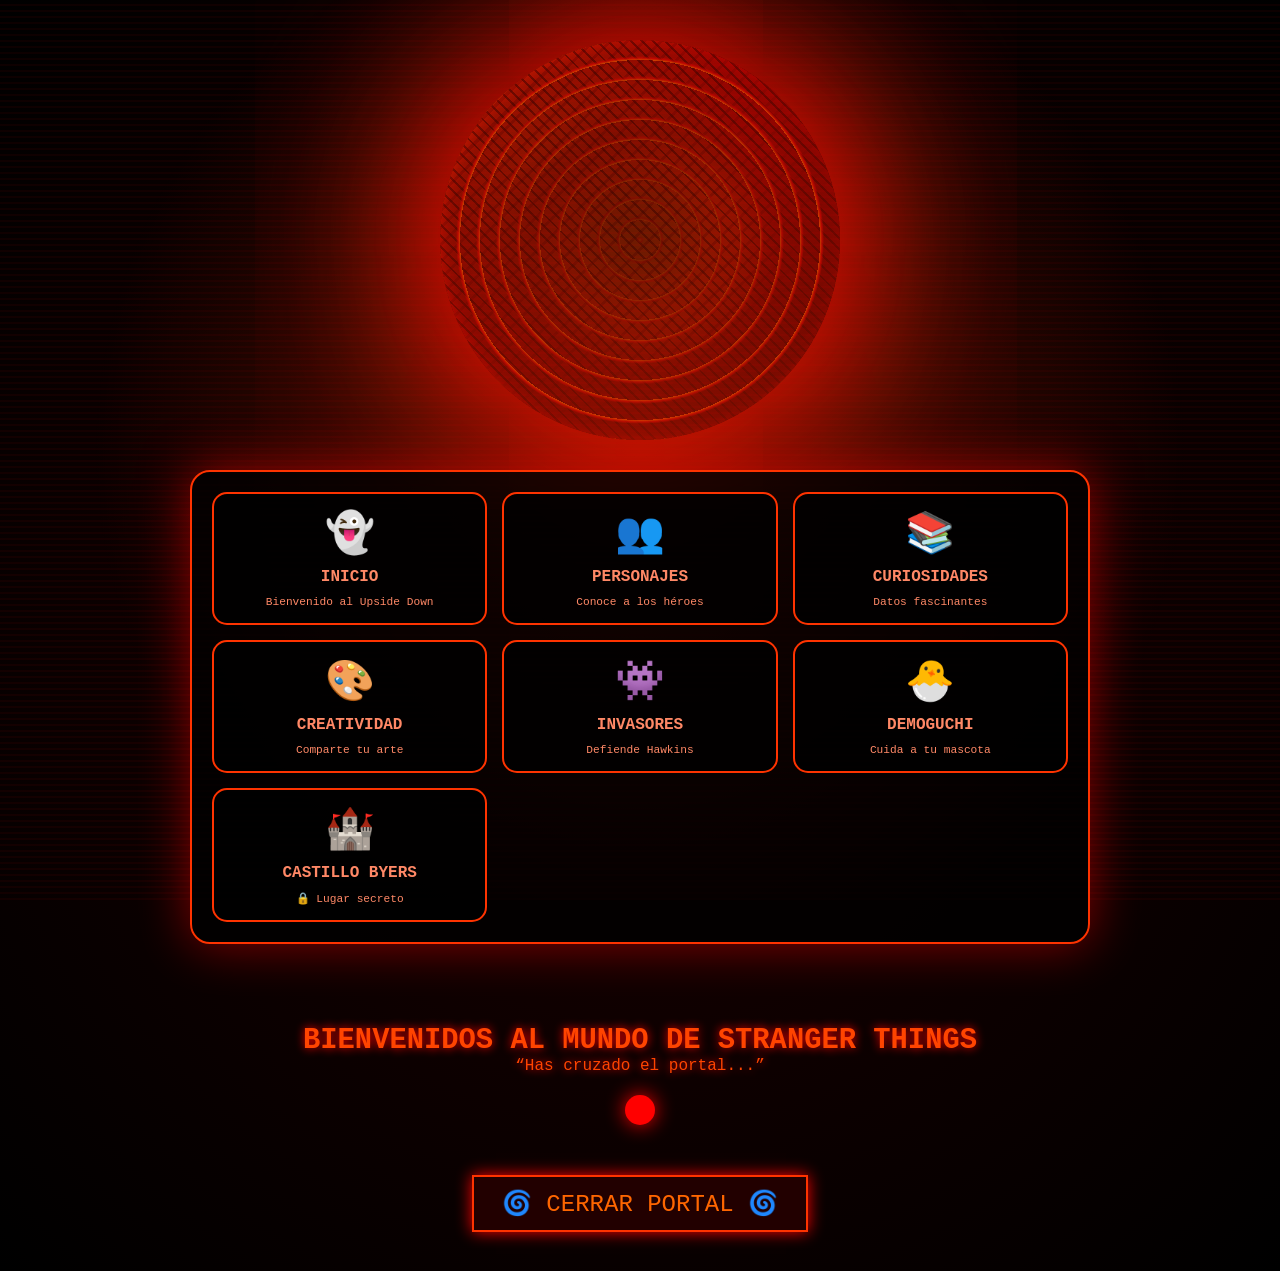
==== commit fcee2f3f: "Update index.html" ====
--- a/index.html
+++ b/index.html
@@ -3,13 +3,12 @@
 <head>
     <meta charset="UTF-8">
     <meta name="viewport" content="width=device-width, initial-scale=1.0, user-scalable=no">
-    <title>Stranger Things - Portal Madre</title>
+    <title>Stranger Things - El Upside Down</title>
     <link rel="stylesheet" href="styles.css">
 </head>
 <body>
     <div class="portal-container">
-        <!-- Portal Madre -->
-        <div class="madre-portal" id="madrePortal">
+        <div class="madre-portal portal-abierto" id="madrePortal">
             <div class="portal-core"></div>
             <div class="portal-venas"></div>
             <div class="portal-tejido"></div>
@@ -20,15 +19,269 @@
         <div class="distortion-overlay"></div>
         <div class="flicker-lights"></div>
 
+        <!-- TARJETAS DE APARTADOS (7 tarjetas) -->
+        <div class="tarjetas-container">
+            <div class="tarjeta" data-modal="inicio">
+                <div class="tarjeta-icono">👻</div>
+                <h3>INICIO</h3>
+                <p>Bienvenido al Upside Down</p>
+            </div>
+            <div class="tarjeta" data-modal="personajes">
+                <div class="tarjeta-icono">👥</div>
+                <h3>PERSONAJES</h3>
+                <p>Conoce a los héroes</p>
+            </div>
+            <div class="tarjeta" data-modal="curiosidades">
+                <div class="tarjeta-icono">📚</div>
+                <h3>CURIOSIDADES</h3>
+                <p>Datos fascinantes</p>
+            </div>
+            <div class="tarjeta" data-modal="creatividad">
+                <div class="tarjeta-icono">🎨</div>
+                <h3>CREATIVIDAD</h3>
+                <p>Comparte tu arte</p>
+            </div>
+            <div class="tarjeta" data-modal="invasores">
+                <div class="tarjeta-icono">👾</div>
+                <h3>INVASORES</h3>
+                <p>Defiende Hawkins</p>
+            </div>
+            <div class="tarjeta" data-modal="demoguchi">
+                <div class="tarjeta-icono">🐣</div>
+                <h3>DEMOGUCHI</h3>
+                <p>Cuida a tu mascota</p>
+            </div>
+            <div class="tarjeta" id="castilloBtn">
+                <div class="tarjeta-icono">🏰</div>
+                <h3>CASTILLO BYERS</h3>
+                <p>🔒 Lugar secreto</p>
+            </div>
+        </div>
+
         <div class="portal-text">
             <h1 class="glitch">BIENVENIDOS AL MUNDO DE STRANGER THINGS</h1>
-            <p>“No todos sobreviven...”</p>
+            <p>“Has cruzado el portal...”</p>
             <div class="heartbeat"></div>
         </div>
 
-        <button class="portal-trigger" id="abrirPortalBtn">⚡ ABRIR PORTAL ⚡</button>
-    </div>
-
-    <script src="script.js"></script>
+        <button class="portal-trigger" id="cerrarPortalBtn">🌀 CERRAR PORTAL 🌀</button>
+    </div>
+
+    <!-- MODAL INICIO -->
+    <div id="modalInicio" class="modal">
+        <div class="modal-contenido">
+            <span class="cerrar-modal">&times;</span>
+            <h2>👻 INICIO</h2>
+            <p>Bienvenido al Upside Down, un mundo oscuro lleno de misterios.</p>
+            <p>Hawkins, 1983. Todo comenzó con la desaparición de Will Byers.</p>
+        </div>
+    </div>
+
+    <!-- MODAL PERSONAJES -->
+    <div id="modalPersonajes" class="modal">
+        <div class="modal-contenido">
+            <span class="cerrar-modal">&times;</span>
+            <h2>👥 PERSONAJES</h2>
+            <ul>
+                <li><strong>Eleven</strong> - Poderes telequinéticos</li>
+                <li><strong>Mike Wheeler</strong> - El líder</li>
+                <li><strong>Dustin Henderson</strong> - El inteligente</li>
+                <li><strong>Lucas Sinclair</strong> - El estratega</li>
+                <li><strong>Will Byers</strong> - El superviviente</li>
+                <li><strong>Max Mayfield</strong> - La patinadora</li>
+                <li><strong>Jim Hopper</strong> - El jefe</li>
+                <li><strong>Joyce Byers</strong> - La madre</li>
+            </ul>
+        </div>
+    </div>
+
+    <!-- MODAL CURIOSIDADES -->
+    <div id="modalCuriosidades" class="modal">
+        <div class="modal-contenido modal-con-scroll">
+            <span class="cerrar-modal">&times;</span>
+            <h2>📚 20 CURIOSIDADES</h2>
+            <div class="lista-scroll">
+                <ul>
+                    <li>1. La serie casi se llamó "Montauk"</li>
+                    <li>2. El Demogorgon era un actor con traje de 15kg</li>
+                    <li>3. Millie Bobby Brown audicionó con un iPad</li>
+                    <li>4. Eleven iba a morir en la temporada 1</li>
+                    <li>5. Las bicicletas fueron reconstruidas</li>
+                    <li>6. El Demogorgon usa sonidos de Jurassic Park</li>
+                    <li>7. Las luces de Joyce eran reales, sin CGI</li>
+                    <li>8. La voz de Dustin cambió en el rodaje</li>
+                    <li>9. Filmaron fuera de orden cronológico</li>
+                    <li>10. Millie dudaba en raparse la cabeza</li>
+                    <li>11. Inspirada en Stephen King y Spielberg</li>
+                    <li>12. Temporada 3: 64M reproducciones</li>
+                    <li>13. El Proyecto MK-Ultra inspiró la trama</li>
+                    <li>14. Referencias a Los Cazafantasmas</li>
+                    <li>15. Actores improvisaban líneas</li>
+                    <li>16. Castle Byers fue construido en un bosque</li>
+                    <li>17. Winona Ryder casi se retira</li>
+                    <li>18. Stranger Things Day: 6 de noviembre</li>
+                    <li>19. Juegan Calabozos y Dragones real</li>
+                    <li>20. Hopper fue escrito para David Harbour</li>
+                </ul>
+            </div>
+        </div>
+    </div>
+
+    <!-- MODAL CREATIVIDAD -->
+    <div id="modalCreatividad" class="modal">
+        <div class="modal-contenido modal-dibujo">
+            <span class="cerrar-modal">&times;</span>
+            <h2>🎨 ESTUDIO DE DIBUJO</h2>
+            <div class="dibujo-layout">
+                <div class="paleta-vertical">
+                    <div class="color-btn" data-color="#ff0000" style="background:#ff0000"></div>
+                    <div class="color-btn" data-color="#ff8800" style="background:#ff8800"></div>
+                    <div class="color-btn" data-color="#ffee00" style="background:#ffee00"></div>
+                    <div class="color-btn" data-color="#00cc44" style="background:#00cc44"></div>
+                    <div class="color-btn" data-color="#0088ff" style="background:#0088ff"></div>
+                    <div class="color-btn" data-color="#aa22ff" style="background:#aa22ff"></div>
+                    <div class="color-btn" data-color="#ff44cc" style="background:#ff44cc"></div>
+                    <div class="color-btn" data-color="#000000" style="background:#000000"></div>
+                    <div class="color-btn" data-color="#ffffff" style="background:#ffffff"></div>
+                </div>
+                <canvas id="lienzoDibujo" width="300" height="300" class="lienzo-nuevo"></canvas>
+            </div>
+            <div class="botones-dibujo-nuevos">
+                <button id="limpiarLienzo" class="btn-dibujo-nuevo">🗑️ LIMPIAR</button>
+                <button id="descargarDibujo" class="btn-dibujo-nuevo">💾 GUARDAR</button>
+            </div>
+            <h3>📤 COMPARTE TU CREACIÓN</h3>
+            <form id="formCreativo">
+                <input type="text" placeholder="Tu nombre" required>
+                <input type="email" placeholder="Tu email">
+                <textarea placeholder="Describe tu dibujo..." rows="3"></textarea>
+                <button type="submit" class="btn-enviar">🌑 ENVIAR</button>
+            </form>
+            <p id="mensajeForm" style="color:#ff6600;margin-top:10px;"></p>
+        </div>
+    </div>
+
+    <!-- MODAL INVASORES (SPACE INVADERS - ARREGLADO) -->
+    <div id="modalInvasores" class="modal">
+        <div class="modal-contenido modal-juego">
+            <span class="cerrar-modal">&times;</span>
+            <h2>👾 INVASORES: DEFIENDE HAWKINS</h2>
+            <p>🎮 Mueve el mouse para controlar a Dustin. ¡Haz clic para lanzar piedras a los Demogorgons!</p>
+            <div id="gameContainer">
+                <canvas id="gameCanvas" width="700" height="500"></canvas>
+            </div>
+            <div class="game-info">
+                <p>💀 Puntuación: <span id="score">0</span></p>
+                <p>❤️ Vidas: <span id="lives">3</span></p>
+                <button id="resetGame" class="btn-dibujo-nuevo">🔄 REINICIAR JUEGO</button>
+            </div>
+        </div>
+    </div>
+
+    <!-- MODAL DEMOGUCHI (TAMAGOTCHI) -->
+    <div id="modalDemoguchi" class="modal">
+        <div class="modal-contenido modal-demoguchi">
+            <span class="cerrar-modal">&times;</span>
+            <h2>🐣 DEMOGUCHI</h2>
+            <p>¡Dustin encontró un huevo del Upside Down! Ayuda a alimentar al pequeño Demogorgon.</p>
+            
+            <div class="demoguchi-container">
+                <div class="demoguchi-mascota" id="demoguchiMascota">
+                    <div class="demoguchi-cara" id="demoguchiCara">👾</div>
+                    <div class="demoguchi-nombre">DEMOGUCHI</div>
+                </div>
+                
+                <div class="demoguchi-estadisticas">
+                    <div class="estadistica">
+                        <span class="estadistica-icono">🍖</span>
+                        <span class="estadistica-label">Hambre:</span>
+                        <div class="barra-container">
+                            <div class="barra" id="barraHambre" style="width: 100%"></div>
+                        </div>
+                        <span id="hambreValor" class="estadistica-valor">100%</span>
+                    </div>
+                    <div class="estadistica">
+                        <span class="estadistica-icono">😊</span>
+                        <span class="estadistica-label">Felicidad:</span>
+                        <div class="barra-container">
+                            <div class="barra barra-felicidad" id="barraFelicidad" style="width: 100%"></div>
+                        </div>
+                        <span id="felicidadValor" class="estadistica-valor">100%</span>
+                    </div>
+                    <div class="estadistica">
+                        <span class="estadistica-icono">💪</span>
+                        <span class="estadistica-label">Energía:</span>
+                        <div class="barra-container">
+                            <div class="barra barra-energia" id="barraEnergia" style="width: 100%"></div>
+                        </div>
+                        <span id="energiaValor" class="estadistica-valor">100%</span>
+                    </div>
+                </div>
+                
+                <div class="demoguchi-comida">
+                    <h3>🍕 DALE DE COMER</h3>
+                    <div class="comida-botones">
+                        <button class="comida-btn" data-comida="pizza"><span class="comida-icono">🍕</span> Pizza</button>
+                        <button class="comida-btn" data-comida="huevo"><span class="comida-icono">🥚</span> Huevo</button>
+                        <button class="comida-btn" data-comida="carne"><span class="comida-icono">🍖</span> Carne</button>
+                        <button class="comida-btn" data-comida="postre"><span class="comida-icono">🍦</span> Postre</button>
+                    </div>
+                </div>
+                
+                <div class="demoguchi-acciones">
+                    <button id="jugarBtn" class="accion-btn">🎾 JUGAR</button>
+                    <button id="dormirBtn" class="accion-btn">😴 DORMIR</button>
+                    <button id="resetDemoguchiBtn" class="accion-btn reset">🔄 RESETEAR</button>
+                </div>
+                
+                <div class="demoguchi-mensajes" id="demoguchiMensajes">
+                    <p>🐣 ¡Hola! Soy Demoguchi, cuídame...</p>
+                </div>
+            </div>
+        </div>
+    </div>
+
+    <!-- MODAL CASTILLO BYERS (CONTRASEÑA) -->
+    <div id="modalCastillo" class="modal">
+        <div class="modal-contenido modal-castillo">
+            <span class="cerrar-modal">&times;</span>
+            <h2>🏰 CASTILLO BYERS</h2>
+            <div id="castilloLogin">
+                <p>🔒 Lugar secreto de Will Byers</p>
+                <p>Ingresa la contraseña para entrar:</p>
+                <input type="password" id="passwordCastillo" placeholder="Contraseña">
+                <button id="entrarCastilloBtn" class="btn-dibujo-nuevo">🔓 ENTRAR</button>
+                <p id="errorPassword" style="color: #ff3300; margin-top: 10px;"></p>
+            </div>
+            <div id="castilloContenido" style="display: none;">
+                <div class="castillo-interior">
+                    <h3>🎨 EL REFUGIO SECRETO DE WILL</h3>
+                    <p>Bienvenido al Castillo Byers, el escondite favorito de Will.</p>
+                    <div class="castillo-galeria">
+                        <div class="castillo-item">
+                            <span class="castillo-icono">🎨</span>
+                            <p>Will dibuja monstruos aquí</p>
+                        </div>
+                        <div class="castillo-item">
+                            <span class="castillo-icono">🎲</span>
+                            <p>Han jugado muchas partidas de D&D</p>
+                        </div>
+                        <div class="castillo-item">
+                            <span class="castillo-icono">📻</span>
+                            <p>Radio de comunicación con los chicos</p>
+                        </div>
+                        <div class="castillo-item">
+                            <span class="castillo-icono">🔦</span>
+                            <p>Linternas para explorar</p>
+                        </div>
+                    </div>
+                    <p class="frase-secreta">"La amistad es más fuerte que el Upside Down"</p>
+                    <button id="cerrarCastilloBtn" class="btn-dibujo-nuevo">🚪 SALIR DEL CASTILLO</button>
+                </div>
+            </div>
+        </div>
+    </div>
+
+    <script src="portal-abierto.js"></script>
 </body>
 </html>
--- a/styles.css
+++ b/styles.css
@@ -23,18 +23,22 @@
     padding: 40px 20px;
 }
 
-/* PORTAL */
 .madre-portal {
     position: relative;
     width: 400px;
     height: 400px;
     border-radius: 50%;
     background: radial-gradient(circle at 30% 30%, #ff3300, #cc0000, #4a0000);
-    box-shadow: 0 0 100px rgba(255, 0, 0, 0.8), 0 0 200px rgba(255, 50, 0, 0.6), inset 0 0 50px rgba(0,0,0,0.5);
+    box-shadow: 0 0 100px rgba(255,0,0,0.8), 0 0 200px rgba(255,50,0,0.6), inset 0 0 50px rgba(0,0,0,0.5);
     animation: palpitar 2s ease-in-out infinite;
     overflow: hidden;
     cursor: pointer;
     transition: all 0.3s;
+}
+
+.portal-abierto {
+    animation: palpitar 0.8s ease-in-out infinite;
+    box-shadow: 0 0 150px rgba(255,0,0,1), 0 0 250px rgba(255,50,0,0.8);
 }
 
 .portal-core {
@@ -55,7 +59,7 @@
     left: 0;
     width: 100%;
     height: 100%;
-    background-image: repeating-linear-gradient(45deg, rgba(80, 0, 0, 0.6) 0px, rgba(80, 0, 0, 0.6) 2px, transparent 2px, transparent 8px), repeating-linear-gradient(135deg, rgba(150, 0, 0, 0.4) 0px, rgba(150, 0, 0, 0.4) 3px, transparent 3px, transparent 12px);
+    background-image: repeating-linear-gradient(45deg, rgba(80,0,0,0.6) 0px, rgba(80,0,0,0.6) 2px, transparent 2px, transparent 8px), repeating-linear-gradient(135deg, rgba(150,0,0,0.4) 0px, rgba(150,0,0,0.4) 3px, transparent 3px, transparent 12px);
     border-radius: 50%;
     animation: latirVenas 1.5s ease-in-out infinite;
 }
@@ -65,7 +69,7 @@
     width: 100%;
     height: 100%;
     border-radius: 50%;
-    background: radial-gradient(circle at 70% 40%, rgba(200, 30, 0, 0.3), rgba(80, 0, 0, 0.7));
+    background: radial-gradient(circle at 70% 40%, rgba(200,30,0,0.3), rgba(80,0,0,0.7));
     filter: blur(8px);
     mix-blend-mode: multiply;
 }
@@ -75,7 +79,7 @@
     width: 100%;
     height: 100%;
     border-radius: 50%;
-    background: repeating-radial-gradient(circle at 50% 50%, rgba(255, 100, 0, 0.8) 0px, rgba(255, 0, 0, 0.6) 2px, transparent 4px, transparent 20px);
+    background: repeating-radial-gradient(circle at 50% 50%, rgba(255,100,0,0.8) 0px, rgba(255,0,0,0.6) 2px, transparent 4px, transparent 20px);
     animation: chispas 0.3s infinite;
 }
 
@@ -91,7 +95,6 @@
     animation: flotarHumo 4s ease-in-out infinite;
 }
 
-/* Distorsión */
 .distortion-overlay {
     position: fixed;
     top: 0;
@@ -109,13 +112,12 @@
     left: 0;
     width: 100%;
     height: 100%;
-    background: radial-gradient(circle at var(--x, 50%) var(--y, 50%), rgba(255, 50, 0, 0.3) 0%, transparent 70%);
+    background: radial-gradient(circle at var(--x, 50%) var(--y, 50%), rgba(255,50,0,0.3) 0%, transparent 70%);
     pointer-events: none;
     z-index: 5;
     animation: flicker 0.15s infinite;
 }
 
-/* Texto */
 .portal-text {
     text-align: center;
     margin-top: 50px;
@@ -142,7 +144,6 @@
     box-shadow: 0 0 20px red;
 }
 
-/* Botón */
 .portal-trigger {
     background: #220000;
     border: 2px solid #ff3300;
@@ -163,62 +164,54 @@
     transform: scale(1.05);
 }
 
-/* TARJETAS FLOTANTES */
-.tarjetas-overlay {
-    position: fixed;
-    top: 50%;
-    left: 50%;
-    transform: translate(-50%, -50%);
-    display: none;
-    gap: 20px;
-    z-index: 200;
-    background: rgba(0, 0, 0, 0.9);
+.tarjetas-container {
+    display: grid;
+    grid-template-columns: repeat(3, 1fr);
+    gap: 15px;
+    z-index: 20;
+    width: 90%;
+    max-width: 900px;
+    margin: 30px auto;
+    padding: 20px;
+    background: rgba(0,0,0,0.8);
     border: 2px solid #ff3300;
     border-radius: 20px;
-    padding: 30px;
-    box-shadow: 0 0 50px red;
-}
-
-.tarjetas-overlay.mostrar {
-    display: flex;
-    flex-wrap: wrap;
-    justify-content: center;
+    box-shadow: 0 0 50px rgba(255,0,0,0.5);
 }
 
 .tarjeta {
-    background: #0a0000;
+    background: rgba(0,0,0,0.8);
     border: 2px solid #ff3300;
     border-radius: 15px;
-    padding: 20px 30px;
-    text-align: center;
-    cursor: pointer;
-    transition: all 0.3s;
-    min-width: 120px;
+    padding: 15px;
+    text-align: center;
+    cursor: pointer;
+    transition: all 0.3s ease;
+    color: #ff8866;
 }
 
 .tarjeta:hover {
     background: #ff3300;
-    transform: scale(1.1);
+    color: black;
+    transform: translateY(-10px) scale(1.05);
     box-shadow: 0 0 30px #ff3300;
 }
 
 .tarjeta-icono {
     font-size: 2.5rem;
-    display: block;
     margin-bottom: 10px;
 }
 
-.tarjeta-texto {
+.tarjeta h3 {
     font-size: 1rem;
-    font-weight: bold;
-    color: #ff8866;
-}
-
-.tarjeta:hover .tarjeta-texto {
-    color: black;
-}
-
-/* MODALES */
+    margin: 10px 0;
+}
+
+.tarjeta p {
+    font-size: 0.7rem;
+    margin: 0;
+}
+
 .modal {
     display: none;
     position: fixed;
@@ -227,79 +220,432 @@
     top: 0;
     width: 100%;
     height: 100%;
-    background: rgba(0, 0, 0, 0.95);
-}
-
-.modal-box {
+    background-color: rgba(0,0,0,0.95);
+    animation: fadeInModal 0.3s;
+}
+
+@keyframes fadeInModal {
+    from { opacity: 0; }
+    to { opacity: 1; }
+}
+
+.modal-contenido {
     background: #0a0000;
-    margin: 10% auto;
+    margin: 5% auto;
     padding: 30px;
-    width: 90%;
-    max-width: 500px;
     border: 3px solid #ff3300;
     border-radius: 20px;
+    width: 80%;
+    max-width: 500px;
     color: #ff8866;
     position: relative;
-    animation: aparecer 0.3s;
-}
-
-@keyframes aparecer {
+    animation: slideInModal 0.3s;
+    font-family: 'Courier New', monospace;
+}
+
+@keyframes slideInModal {
     from { transform: translateY(-50px); opacity: 0; }
     to { transform: translateY(0); opacity: 1; }
 }
 
-.cerrar {
+.cerrar-modal {
     position: absolute;
     right: 20px;
     top: 15px;
     font-size: 2rem;
     cursor: pointer;
     color: #ff3300;
-}
-
-.cerrar:hover {
+    transition: 0.2s;
+}
+
+.cerrar-modal:hover {
     color: white;
-}
-
-.modal-box h2 {
+    transform: scale(1.2);
+}
+
+.modal-contenido h2 {
     color: #ff4400;
     margin-bottom: 20px;
     text-align: center;
 }
 
-.modal-box ul {
+.modal-contenido ul {
     list-style: none;
     padding-left: 0;
 }
 
-.modal-box li {
+.modal-contenido li {
     padding: 8px 0;
     border-bottom: 1px solid #ff3300;
 }
 
-.modal-box input, .modal-box textarea {
+.modal-contenido input, .modal-contenido textarea {
     width: 100%;
     padding: 10px;
     margin: 10px 0;
-    background: black;
+    background: #1a0000;
     border: 1px solid #ff3300;
     color: #ff8866;
     font-family: monospace;
-}
-
-.modal-box button {
+    border-radius: 5px;
+}
+
+.modal-con-scroll {
+    max-height: 80vh;
+    display: flex;
+    flex-direction: column;
+}
+
+.lista-scroll {
+    max-height: 400px;
+    overflow-y: auto;
+    padding-right: 10px;
+    margin-top: 10px;
+}
+
+.lista-scroll::-webkit-scrollbar {
+    width: 8px;
+}
+
+.lista-scroll::-webkit-scrollbar-track {
+    background: #1a0000;
+    border-radius: 10px;
+}
+
+.lista-scroll::-webkit-scrollbar-thumb {
+    background: #ff3300;
+    border-radius: 10px;
+}
+
+.lista-scroll ul {
+    list-style: none;
+    padding-left: 0;
+    margin: 0;
+}
+
+.lista-scroll li {
+    padding: 8px 0;
+    border-bottom: 1px solid #ff3300;
+    font-size: 0.9rem;
+}
+
+.modal-dibujo {
+    max-width: 700px;
+    text-align: center;
+}
+
+.dibujo-layout {
+    display: flex;
+    justify-content: center;
+    align-items: center;
+    gap: 30px;
+    margin: 20px 0;
+    flex-wrap: wrap;
+}
+
+.paleta-vertical {
+    display: flex;
+    flex-direction: column;
+    gap: 12px;
+    background: rgba(0,0,0,0.5);
+    padding: 15px 10px;
+    border-radius: 30px;
+    border: 1px solid #ff3300;
+}
+
+.color-btn {
+    width: 45px;
+    height: 45px;
+    border-radius: 50%;
+    cursor: pointer;
+    transition: all 0.2s;
+    box-shadow: 0 0 5px rgba(0,0,0,0.5);
+    border: 2px solid #ff3300;
+}
+
+.color-btn:hover {
+    transform: scale(1.15);
+    box-shadow: 0 0 15px currentColor;
+}
+
+.color-btn.activo {
+    transform: scale(1.15);
+    border: 3px solid white;
+    box-shadow: 0 0 20px currentColor;
+}
+
+.lienzo-nuevo {
+    background: #ffffff;
+    border: 3px solid #ff3300;
+    border-radius: 15px;
+    cursor: crosshair;
+    box-shadow: 0 0 25px rgba(255,0,0,0.4);
+}
+
+.botones-dibujo-nuevos {
+    display: flex;
+    gap: 20px;
+    justify-content: center;
+    margin: 20px 0 10px;
+}
+
+.btn-dibujo-nuevo {
+    background: linear-gradient(135deg, #2a0000, #1a0000);
+    border: 2px solid #ff3300;
+    color: #ff6600;
+    font-family: monospace;
+    font-size: 1rem;
+    font-weight: bold;
+    padding: 10px 25px;
+    cursor: pointer;
+    transition: all 0.3s;
+    border-radius: 50px;
+    box-shadow: 0 0 10px rgba(255,51,0,0.3);
+}
+
+.btn-dibujo-nuevo:hover {
+    background: linear-gradient(135deg, #ff3300, #cc0000);
+    color: white;
+    transform: translateY(-3px);
+    box-shadow: 0 0 25px #ff3300;
+}
+
+.btn-enviar {
+    background: linear-gradient(135deg, #ff3300, #cc0000);
+    color: white;
+    border: none;
+    padding: 12px;
+    cursor: pointer;
+    font-weight: bold;
+    width: 100%;
+    font-size: 1rem;
+    font-family: monospace;
+    transition: 0.3s;
+    border-radius: 50px;
+    margin-top: 10px;
+}
+
+.btn-enviar:hover {
+    transform: translateY(-2px);
+    box-shadow: 0 0 20px #ff3300;
+}
+
+/* JUEGO INVASORES */
+.modal-juego {
+    max-width: 800px;
+    text-align: center;
+}
+
+#gameContainer {
+    display: flex;
+    justify-content: center;
+    margin: 20px 0;
+}
+
+#gameCanvas {
+    background: #0a0a0a;
+    border: 3px solid #ff3300;
+    border-radius: 10px;
+    cursor: none;
+    box-shadow: 0 0 30px rgba(255,0,0,0.5);
+}
+
+.game-info {
+    display: flex;
+    justify-content: center;
+    gap: 40px;
+    margin-top: 15px;
+    font-size: 1.2rem;
+    font-weight: bold;
+}
+
+.game-info p {
+    color: #ff6600;
+}
+
+#resetGame {
+    margin-top: 15px;
+    padding: 8px 20px;
+}
+
+/* DEMOGUCHI */
+.modal-demoguchi {
+    max-width: 550px;
+    text-align: center;
+}
+
+.demoguchi-container {
+    background: rgba(0,0,0,0.6);
+    border-radius: 20px;
+    padding: 20px;
+    margin-top: 15px;
+}
+
+.demoguchi-mascota {
+    background: linear-gradient(135deg, #2a0000, #1a0000);
+    border: 3px solid #ff3300;
+    border-radius: 30px;
+    padding: 30px;
+    text-align: center;
+    margin-bottom: 20px;
+}
+
+.demoguchi-cara {
+    font-size: 5rem;
+    animation: flotar 2s ease-in-out infinite;
+}
+
+@keyframes flotar {
+    0%, 100% { transform: translateY(0px); }
+    50% { transform: translateY(-10px); }
+}
+
+.demoguchi-nombre {
+    color: #ff6600;
+    font-size: 1.2rem;
+    margin-top: 10px;
+    letter-spacing: 2px;
+}
+
+.demoguchi-estadisticas {
+    margin-bottom: 20px;
+}
+
+.estadistica {
+    display: flex;
+    align-items: center;
+    gap: 10px;
+    margin: 12px 0;
+    flex-wrap: wrap;
+}
+
+.estadistica-icono {
+    font-size: 1.3rem;
+    width: 40px;
+}
+
+.estadistica-label {
+    width: 70px;
+    text-align: left;
+    color: #ff8866;
+}
+
+.barra-container {
+    flex: 1;
+    height: 12px;
+    background: #330000;
+    border-radius: 10px;
+    overflow: hidden;
+}
+
+.barra {
+    height: 100%;
+    background: linear-gradient(90deg, #ff0000, #ff6600);
+    border-radius: 10px;
+    transition: width 0.3s ease;
+}
+
+.barra-felicidad {
+    background: linear-gradient(90deg, #ff6600, #ffcc00);
+}
+
+.barra-energia {
+    background: linear-gradient(90deg, #00cc44, #88ff44);
+}
+
+.estadistica-valor {
+    width: 45px;
+    text-align: right;
+    color: #ff8866;
+    font-size: 0.9rem;
+}
+
+.demoguchi-comida h3 {
+    color: #ff6600;
+    font-size: 1rem;
+    margin-bottom: 10px;
+}
+
+.comida-botones {
+    display: flex;
+    gap: 10px;
+    justify-content: center;
+    flex-wrap: wrap;
+    margin-bottom: 20px;
+}
+
+.comida-btn {
+    background: #220000;
+    border: 2px solid #ff3300;
+    color: #ff6600;
+    font-family: monospace;
+    font-size: 0.9rem;
+    padding: 8px 15px;
+    cursor: pointer;
+    transition: 0.2s;
+    border-radius: 50px;
+    display: flex;
+    align-items: center;
+    gap: 5px;
+}
+
+.comida-btn:hover {
     background: #ff3300;
     color: black;
-    border: none;
-    padding: 12px;
-    cursor: pointer;
-    font-weight: bold;
-    width: 100%;
+    transform: scale(1.05);
+}
+
+.comida-icono {
+    font-size: 1.1rem;
+}
+
+.demoguchi-acciones {
+    display: flex;
+    gap: 15px;
+    justify-content: center;
+    margin-bottom: 20px;
+}
+
+.accion-btn {
+    background: #220000;
+    border: 2px solid #ff3300;
+    color: #ff6600;
+    font-family: monospace;
+    font-size: 0.9rem;
+    padding: 8px 20px;
+    cursor: pointer;
+    transition: 0.2s;
+    border-radius: 50px;
+}
+
+.accion-btn:hover {
+    background: #ff3300;
+    color: black;
+    transform: scale(1.05);
+}
+
+.accion-btn.reset {
+    border-color: #ff6600;
+    color: #ff8866;
+}
+
+.demoguchi-mensajes {
+    background: #1a0000;
+    border: 1px solid #ff3300;
+    border-radius: 15px;
+    padding: 10px;
+    min-height: 60px;
+}
+
+.demoguchi-mensajes p {
+    color: #ff8866;
+    font-size: 0.9rem;
+    margin: 0;
 }
 
 /* ANIMACIONES */
 @keyframes palpitar {
-    0%, 100% { transform: scale(1); opacity: 0.9; }
+    0%,100% { transform: scale(1); opacity: 0.9; }
     50% { transform: scale(1.05); opacity: 1; }
 }
 
@@ -310,61 +656,14 @@
 }
 
 @keyframes latirVenas {
-    0%, 100% { opacity: 0.6; }
+    0%,100% { opacity: 0.6; }
     50% { opacity: 1; }
 }
 
 @keyframes chispas {
-    0%, 100% { opacity: 0.8; }
+    0%,100% { opacity: 0.8; }
     50% { opacity: 1; }
 }
 
 @keyframes flotarHumo {
-    0% { transform: scale(1) translate(0,0); opacity: 0.6; }
-    50% { transform: scale(1.2) translate(10px,-10px); opacity: 0.9; }
-    100% { transform: scale(1) translate(0,0); opacity: 0.6; }
-}
-
-@keyframes glitch {
-    0%, 100% { text-shadow: -2px 0 red, 2px 0 blue; }
-    50% { text-shadow: 2px 0 red, -2px 0 blue; }
-}
-
-@keyframes latido {
-    0%, 100% { transform: scale(1); opacity: 0.7; }
-    50% { transform: scale(1.3); opacity: 1; background: #ff6600; }
-}
-
-@keyframes flicker {
-    0%, 100% { opacity: 0.3; }
-    50% { opacity: 0.8; }
-}
-
-/* Responsive */
-@media (max-width: 600px) {
-    .madre-portal {
-        width: 250px;
-        height: 250px;
-    }
-    .glitch {
-        font-size: 1rem;
-    }
-    .portal-trigger {
-        font-size: 1rem;
-        padding: 8px 20px;
-    }
-    .tarjetas-overlay {
-        padding: 15px;
-        gap: 10px;
-    }
-    .tarjeta {
-        padding: 10px 20px;
-    }
-    .tarjeta-icono {
-        font-size: 1.5rem;
-    }
-    .modal-box {
-        margin: 30% auto;
-        padding: 20px;
-    }
-}
+    
